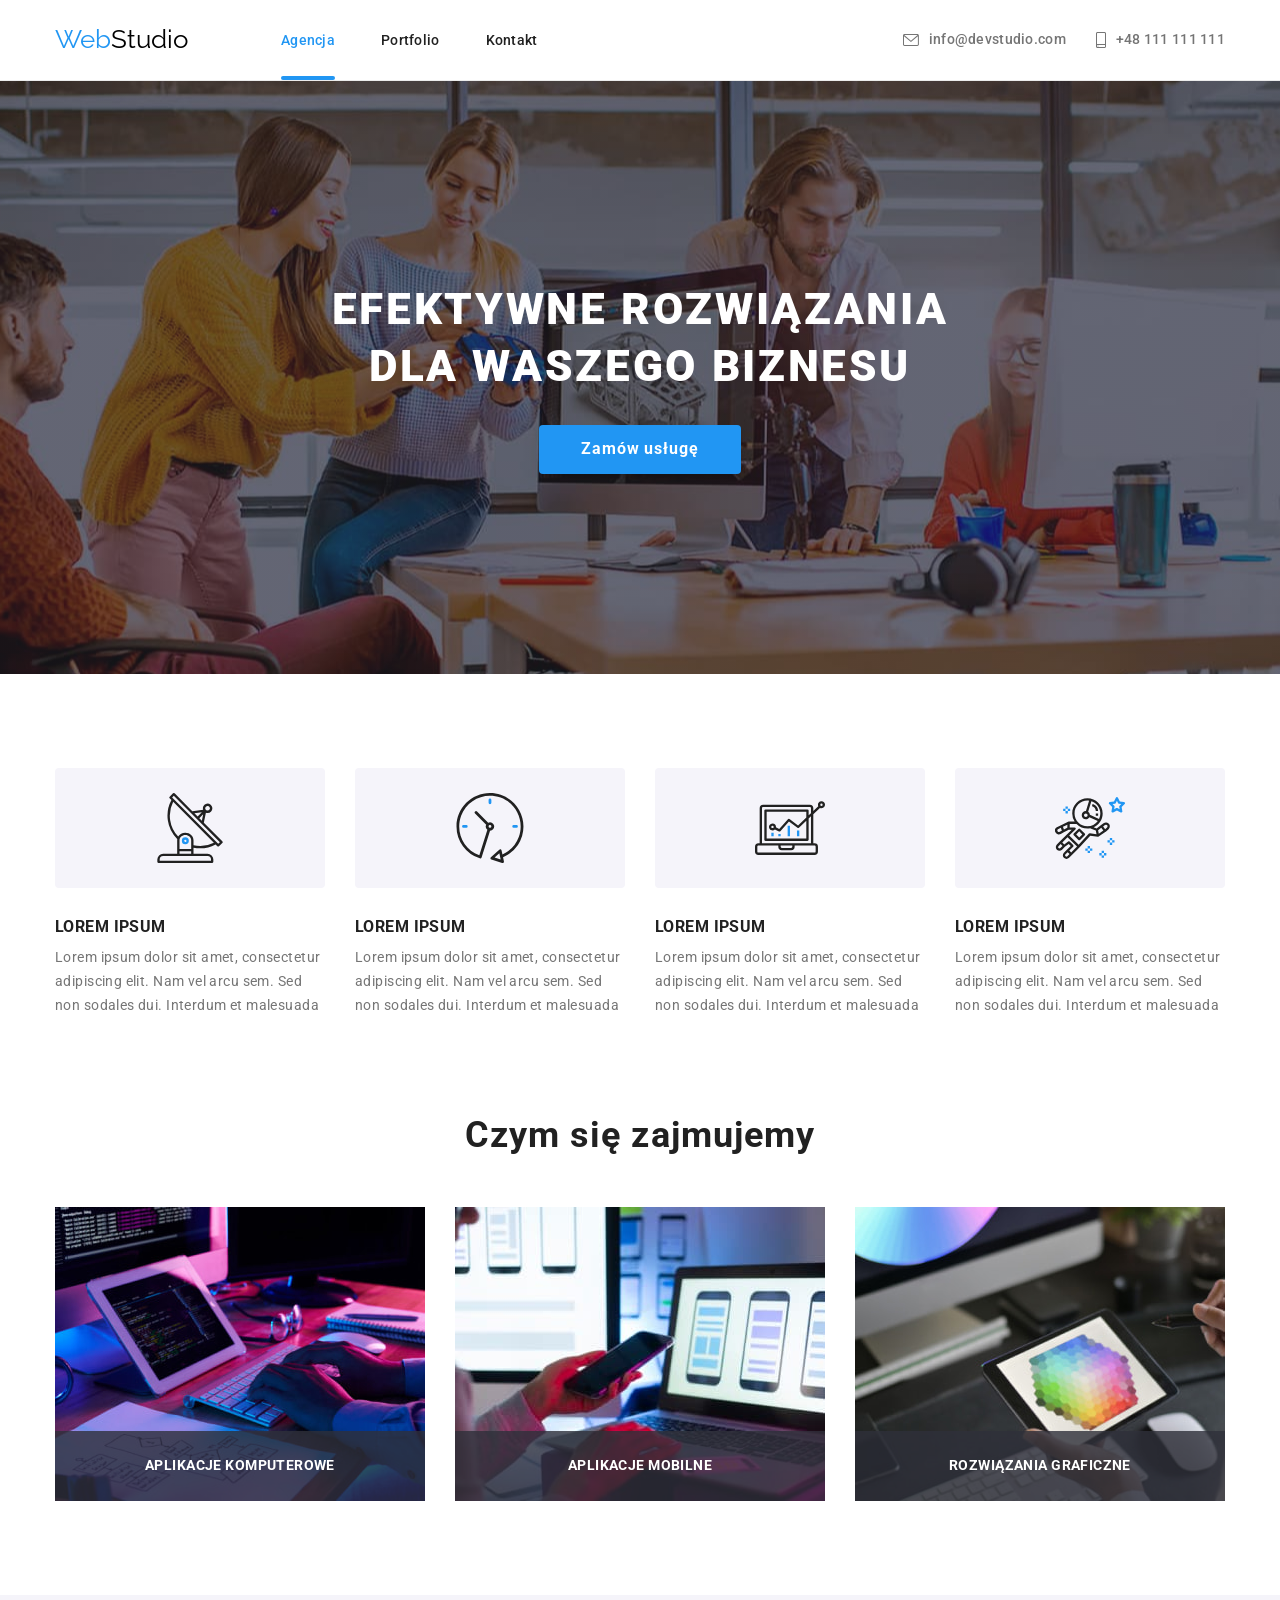
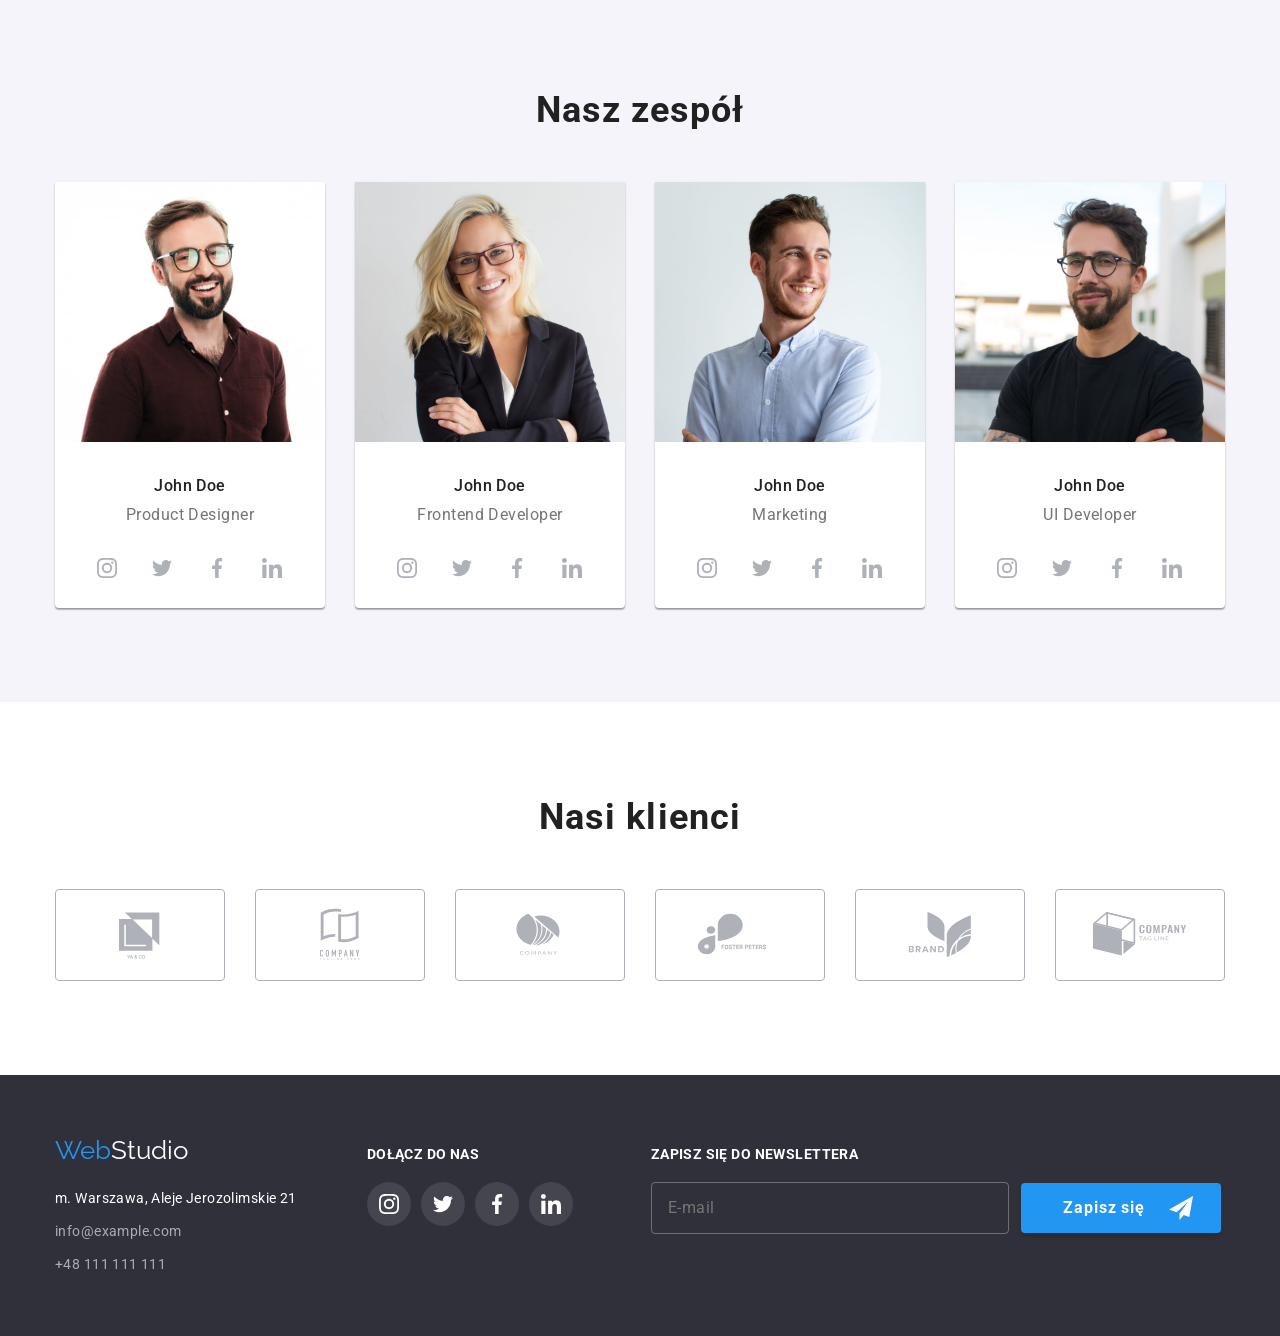
==== index.html @ ff55ad1f "changes in newsletter styling" ====
<!DOCTYPE html>
<html lang="pl">
  <head>
    <meta charset="utf-8" />
    <link
      rel="stylesheet"
      href="https://cdnjs.cloudflare.com/ajax/libs/modern-normalize/1.1.0/modern-normalize.min.css"
    />
    <link
      href="https://fonts.googleapis.com/css2?family=Raleway:wght@700&family=Roboto:wght@400;500;700;900&display=swap"
      rel="stylesheet"
    />
    <link rel="stylesheet" href="./css/styles.css" />
    <title>WebStudio - agencja interaktywna</title>
  </head>
  <body>
    <header class="page-header">
      <div class="container page-nav">
        <a href="./" class="logo"><span class="logo-blue">Web</span>Studio</a>
        <nav>
          <ul class="nav-links">
            <li><a class="is-active" href="./">Agencja</a></li>
            <li><a href="./portfolio.html">Portfolio</a></li>
            <li><a href="">Kontakt</a></li>
          </ul>
        </nav>
        <ul class="nav-links contact-links">
          <li>
            <a href="mailto:info@devstudio.com">
              <svg width="16" height="12">
                <use href="./images/icons.svg#icon-envelope"></use>
              </svg>
              info@devstudio.com
            </a>
          </li>
          <li>
            <a href="tel:+48111111111">
              <svg width="10" height="16">
                <use href="./images/icons.svg#icon-smartphone"></use>
              </svg>
              +48 111 111 111
            </a>
          </li>
        </ul>
      </div>
    </header>
    <!--hero content-->
    <main>
      <section class="hero-content section">
        <div class="container">
          <h1>
            Efektywne rozwiązania<br />
            dla waszego biznesu
          </h1>
          <button type="button" class="hero-button" data-modal-open>Zamów usługę</button>
        </div>
      </section>
      <!--examples content-->
      <section class="examples-content section">
        <div class="container">
          <ul class="examples-cards">
            <li>
              <div class="examples-icons-bg">
                <svg class="examples-icons" width="70" height="70">
                  <use href="images/icons.svg#icon-antenna"></use>
                </svg>
              </div>
              <h3>Lorem ipsum</h3>
              <p>
                Lorem ipsum dolor sit amet, consectetur adipiscing elit. Nam vel arcu sem. Sed non sodales dui. Interdum
                et malesuada
              </p>
            </li>
            <li>
              <div class="examples-icons-bg">
                <svg class="examples-icons" width="70" height="70">
                  <use href="images/icons.svg#icon-clock"></use>
                </svg>
              </div>
              <h3>Lorem ipsum</h3>
              <p>
                Lorem ipsum dolor sit amet, consectetur adipiscing elit. Nam vel arcu sem. Sed non sodales dui. Interdum
                et malesuada
              </p>
            </li>
            <li>
              <div class="examples-icons-bg">
                <svg class="examples-icons" width="70" height="70">
                  <use href="images/icons.svg#icon-diagram"></use>
                </svg>
              </div>
              <h3>Lorem ipsum</h3>
              <p>
                Lorem ipsum dolor sit amet, consectetur adipiscing elit. Nam vel arcu sem. Sed non sodales dui. Interdum
                et malesuada
              </p>
            </li>
            <li>
              <div class="examples-icons-bg">
                <svg class="examples-icons" width="70" height="70">
                  <use href="images/icons.svg#icon-astronaut"></use>
                </svg>
              </div>
              <h3>Lorem ipsum</h3>
              <p>
                Lorem ipsum dolor sit amet, consectetur adipiscing elit. Nam vel arcu sem. Sed non sodales dui. Interdum
                et malesuada
              </p>
            </li>
          </ul>
          <h2>Czym się zajmujemy</h2>
          <ul class="examples-info-cards">
            <li>
              <figure>
                <img
                  src="./images/box-1.jpg"
                  alt="Schemat blokowy na kartce papieru, dłonie na klawiaturze, tablet i monitor"
                  width="370"
                  height="294"
                />
                <figcaption>
                  <p class="examples-info-text">Aplikacje komputerowe</p>
                </figcaption>
              </figure>
            </li>
            <li>
              <figure>
                <img
                  src="./images/box-2.jpg"
                  alt="Dłonie trzymają smartfon i dotykają laptopa"
                  width="370"
                  height="294"
                />
                <figcaption>
                  <p class="examples-info-text">Aplikacje mobilne</p>
                </figcaption>
              </figure>
            </li>
            <li>
              <figure>
                <img
                  src="./images/box-3.jpg"
                  alt="Dłonie trzymają tablet i rysik, w tle iMac"
                  width="370"
                  height="294"
                />
                <figcaption>
                  <p class="examples-info-text">Rozwiązania graficzne</p>
                </figcaption>
              </figure>
            </li>
          </ul>
        </div>
      </section>
      <!--team content-->
      <section class="team-content section">
        <div class="container">
          <h2>Nasz zespół</h2>
          <ul class="team-cards">
            <li>
              <figure>
                <img src="images/product.jpg" alt="Osoba zajmująca się tworzeniem produktów" width="270" height="260" />
                <figcaption>
                  <span class="team-name">John Doe</span>
                  <br />
                  <span class="team-descr">Product Designer</span>
                </figcaption>
              </figure>
              <ul class="team-social">
                <li>
                  <a href="#">
                    <svg width="20" height="20">
                      <use href="./images/icons.svg#icon-instagram"></use>
                    </svg>
                  </a>
                </li>
                <li>
                  <a href="#">
                    <svg width="20" height="20">
                      <use href="./images/icons.svg#icon-twitter"></use>
                    </svg>
                  </a>
                </li>
                <li>
                  <a href="#">
                    <svg width="20" height="20">
                      <use href="./images/icons.svg#icon-facebook"></use>
                    </svg>
                  </a>
                </li>
                <li>
                  <a href="#">
                    <svg width="20" height="20">
                      <use href="./images/icons.svg#icon-linkedin"></use>
                    </svg>
                  </a>
                </li>
              </ul>
            </li>
            <li>
              <figure>
                <img src="images/frontend.jpg" alt="Osoba zajmująca się frontendem" width="270" height="260" />
                <figcaption>
                  <span class="team-name">John Doe</span>
                  <br />
                  <span class="team-descr">Frontend Developer</span>
                </figcaption>
              </figure>
              <ul class="team-social">
                <li>
                  <a href="#">
                    <svg width="20" height="20">
                      <use href="./images/icons.svg#icon-instagram"></use>
                    </svg>
                  </a>
                </li>
                <li>
                  <a href="#">
                    <svg width="20" height="20">
                      <use href="./images/icons.svg#icon-twitter"></use>
                    </svg>
                  </a>
                </li>
                <li>
                  <a href="#">
                    <svg width="20" height="20">
                      <use href="./images/icons.svg#icon-facebook"></use>
                    </svg>
                  </a>
                </li>
                <li>
                  <a href="#">
                    <svg width="20" height="20">
                      <use href="./images/icons.svg#icon-linkedin"></use>
                    </svg>
                  </a>
                </li>
              </ul>
            </li>
            <li>
              <figure>
                <img src="images/marketing.jpg" alt="Osoba zajmująca się marketingiem" width="270" height="260" />
                <figcaption>
                  <span class="team-name">John Doe</span>
                  <br />
                  <span class="team-descr">Marketing</span>
                </figcaption>
              </figure>
              <ul class="team-social">
                <li>
                  <a href="#">
                    <svg width="20" height="20">
                      <use href="./images/icons.svg#icon-instagram"></use>
                    </svg>
                  </a>
                </li>
                <li>
                  <a href="#">
                    <svg width="20" height="20">
                      <use href="./images/icons.svg#icon-twitter"></use>
                    </svg>
                  </a>
                </li>
                <li>
                  <a href="#">
                    <svg width="20" height="20">
                      <use href="./images/icons.svg#icon-facebook"></use>
                    </svg>
                  </a>
                </li>
                <li>
                  <a href="#">
                    <svg width="20" height="20">
                      <use href="./images/icons.svg#icon-linkedin"></use>
                    </svg>
                  </a>
                </li>
              </ul>
            </li>
            <li>
              <figure>
                <img src="images/ui.jpg" alt="Osoba zajmująca się interfejsem" width="270" height="260" />
                <figcaption>
                  <span class="team-name">John Doe</span>
                  <br />
                  <span class="team-descr">UI Developer</span>
                </figcaption>
              </figure>
              <ul class="team-social">
                <li>
                  <a href="#">
                    <svg width="20" height="20">
                      <use href="./images/icons.svg#icon-instagram"></use>
                    </svg>
                  </a>
                </li>
                <li>
                  <a href="#">
                    <svg width="20" height="20">
                      <use href="./images/icons.svg#icon-twitter"></use>
                    </svg>
                  </a>
                </li>
                <li>
                  <a href="#">
                    <svg width="20" height="20">
                      <use href="./images/icons.svg#icon-facebook"></use>
                    </svg>
                  </a>
                </li>
                <li>
                  <a href="#">
                    <svg width="20" height="20">
                      <use href="./images/icons.svg#icon-linkedin"></use>
                    </svg>
                  </a>
                </li>
              </ul>
            </li>
          </ul>
        </div>
      </section>
      <!--client content-->
      <section class="client-content section">
        <div class="container">
          <h2>Nasi klienci</h2>
          <ul class="client-cards">
            <li>
              <a href="#">
                <svg class="client-logo" width="106" height="60">
                  <use href="images/icons.svg#icon-client-1"></use>
                </svg>
              </a>
            </li>
            <li>
              <a href="#">
                <svg class="client-logo" width="106" height="60">
                  <use href="images/icons.svg#icon-client-2"></use>
                </svg>
              </a>
            </li>
            <li>
              <a href="#">
                <svg class="client-logo" width="106" height="60">
                  <use href="images/icons.svg#icon-client-3"></use>
                </svg>
              </a>
            </li>
            <li>
              <a href="#">
                <svg class="client-logo" width="106" height="60">
                  <use href="images/icons.svg#icon-client-4"></use>
                </svg>
              </a>
            </li>
            <li>
              <a href="#">
                <svg class="client-logo" width="106" height="60">
                  <use href="images/icons.svg#icon-client-5"></use>
                </svg>
              </a>
            </li>
            <li>
              <a href="#">
                <svg class="client-logo" width="106" height="60">
                  <use href="images/icons.svg#icon-client-6"></use>
                </svg>
              </a>
            </li>
          </ul>
        </div>
      </section>
    </main>
    <footer>
      <div class="footer container">
        <div class="footer-address">
          <a href="/" class="logo logo-white"> <span class="logo-blue">Web</span>Studio </a>
          <address>
            <p>m. Warszawa, Aleje Jerozolimskie 21</p>
            <p><a href="mailto:info@example.com">info@example.com</a></p>
            <p><a href="tel:+48111111111">+48 111 111 111</a></p>
          </address>
        </div>
        <div class="footer-social">
          <h4>Dołącz do nas</h4>
          <ul class="footer-social-icons">
            <li>
              <a href="#">
                <svg class="footer-social-icon" width="20" height="20">
                  <use href="./images/icons.svg#icon-instagram"></use>
                </svg>
              </a>
            </li>
            <li>
              <a href="#">
                <svg class="footer-social-icon" width="20" height="20">
                  <use href="./images/icons.svg#icon-twitter"></use>
                </svg>
              </a>
            </li>
            <li>
              <a href="#">
                <svg class="footer-social-icon" width="20" height="20">
                  <use href="./images/icons.svg#icon-facebook"></use>
                </svg>
              </a>
            </li>
            <li>
              <a href="#">
                <svg class="footer-social-icon" width="20" height="20">
                  <use href="./images/icons.svg#icon-linkedin"></use>
                </svg>
              </a>
            </li>
          </ul>
        </div>
        <div class="footer-newsletter">
          <h4>Zapisz się do newslettera</h4>
          <form name="newsletter" autocomplete="on">
            <label>
              <input type="email" name="newsletter-email" placeholder="E-mail" required />
            </label>
            <button type="submit">
              Zapisz się
              <svg width="24" height="24">
                <use href="./images/icons.svg#icon-send"></use>
              </svg>
            </button>
          </form>
        </div>
      </div>
    </footer>

    <div class="backdrop is-hidden" data-modal>
      <div class="modal">
        <button type="button" class="close-btn" data-modal-close>
          <svg width="18" height="18">
            <use href="./images/icons.svg#icon-close"></use>
          </svg>
        </button>
        <h3 class="modal-title">Zostaw swoje dane w formularzu poniżej</h3>
        <form name="modal-form">
          <label class="modal-form-item">
            Imię
            <input type="text" name="username" required />
            <svg width="18" height="18">
              <use href="./images/icons.svg#icon-person"></use>
            </svg>
          </label>
          <label class="modal-form-item">
            Telefon
            <input type="tel" name="phone" required />
            <svg width="18" height="18">
              <use href="./images/icons.svg#icon-phone"></use>
            </svg>
          </label>
          <label class="modal-form-item">
            E-mail
            <input type="email" name="email" required />
            <svg width="18" height="18">
              <use href="./images/icons.svg#icon-email"></use>
            </svg>
          </label>
          <label class="modal-form-item">
            Komentarz
            <textarea name="feedback" rows="7" placeholder="Wprowadź tekst"></textarea>
          </label>
          <label class="modal-form-checkbox">
            <input type="checkbox" name="checkbox" value="agree" />
            <svg width="16" height="15">
              <use href="./images/icons.svg#icon-check"></use>
            </svg>
            <span>Oświadczam iż akceptuję <a href="#">Regulamin</a> i <a href="#">Politykę Prywatności</a>.</span>
          </label>
          <button type="submit" class="modal-form-button">Wyślij</button>
        </form>
      </div>
    </div>

    <script src="./js/modal.js"></script>
  </body>
</html>
---- css/styles.css ----
* {
  box-sizing: border-box;
  margin: 0;
  padding: 0;
}

:root {
  --white-color: #fff;
  --team-color: #f5f4fa;
  --black-color: #000;
  --brand-color: #212121;
  --link-color: #2196f3;
  --contact-color: #757575;
  --icons-color: #afb1b8;
  --border-color: #eee;
  --portfolio-box-color: rgba(33, 150, 243, 0.9);
  --boxed-color: rgba(47, 48, 58, 0.8);
  --footer-contact-color: rgba(255, 255, 255, 0.6);
  --bg-color: #2f303a;
  --border-radius: 4px;
  --cubic-bezier: cubic-bezier(0.4, 0, 0.2, 1);
  --box-shadow: 0px 4px 4px rgba(0, 0, 0, 0.15);
  --box-shadow2: 0px 1px 3px rgba(0, 0, 0, 0.12), 0px 1px 1px rgba(0, 0, 0, 0.14), 0px 2px 1px rgba(0, 0, 0, 0.2);
}

body {
  font-family: 'Roboto', sans-serif;
  color: var(--brand-color);
}

ul {
  list-style: none;
}

img,
svg {
  display: block;
}

.container {
  max-width: 1200px;
  margin: 0 auto;
  padding: 0 15px;
}

.section {
  padding: 94px 0;
}

.page-header {
  border-bottom: 1px solid #ececec;
}

.logo {
  font-family: 'Raleway', sans-serif;
  font-size: 26px;
  text-decoration: none;
  line-height: 1.2;
  color: var(--black-color);
}

.logo-white {
  color: var(--white-color);
}

.page-nav {
  display: flex;
  align-items: center;
  justify-content: space-between;
}

.page-nav nav {
  margin-left: 93px;
  flex-grow: 1;
}

.nav-links {
  display: flex;
}

.nav-links li:not(:last-child) {
  margin-right: 46px;
}

.nav-links li a {
  padding: 32px 0;
  color: var(--brand-color);
  font-weight: 500;
  font-size: 14px;
  letter-spacing: 0.02em;
  line-height: 1.1;
  text-decoration: none;
}

.nav-links .is-active {
  position: relative;
  color: var(--link-color);
}

.nav-links .is-active::after {
  position: absolute;
  content: '';
  bottom: 0;
  left: 0;
  width: 100%;
  height: 4px;
  background-color: currentColor;
  border-radius: 2px;
}

.contact-links li a {
  display: flex;
  align-items: center;
  color: var(--contact-color);
}

.contact-links li:not(:last-child) {
  margin-right: 30px;
}

.contact-links li a svg {
  margin-right: 10px;
  fill: currentColor;
}

.logo .logo-blue {
  color: var(--link-color);
}

.nav-links li a:hover,
.nav-links li a:focus,
.contact-links li a:hover,
.contact-links li a:focus {
  color: var(--link-color);
  transition: color 250ms var(--cubic-bezier);
}

.hero-content {
  background-image: linear-gradient(rgba(47, 48, 58, 0.4), rgba(47, 48, 58, 0.4)), url('../images/hero-bg.jpg');
  background-repeat: no-repeat;
  background-position: center;
  background-size: auto auto;
}

.hero-content .container {
  padding-top: 106px;
  padding-bottom: 106px;
}

.hero-content h1 {
  text-align: center;
  text-transform: uppercase;
  font-weight: 900;
  font-size: 44px;
  line-height: 1.3;
  letter-spacing: 0.06em;
  color: var(--white-color);
  margin-bottom: 30px;
}

.hero-button,
.modal-form-button {
  display: block;
  margin: 0 auto;
  border: 0;
  text-align: center;
  box-shadow: var(--box-shadow);
  border-radius: var(--border-radius);
  letter-spacing: 0.06em;
  font-weight: 700;
  font-size: 16px;
  line-height: 1.8;
  padding: 10px 42px;
  background-color: var(--link-color);
  color: var(--white-color);
  cursor: pointer;
}

.examples-content {
  font-size: 14px;
  letter-spacing: 0.03em;
}

.examples-cards,
.examples-info-cards,
.portfolio,
.team-cards,
.client-cards {
  display: flex;
  flex-wrap: wrap;
  gap: 30px;
}

.examples-cards li,
.team-cards li {
  flex-basis: calc((100% - 90px) / 4);
}

.examples-info-cards li,
.portfolio li {
  flex-basis: calc((100% - 60px) / 3);
}

.examples-cards li h3 {
  font-weight: 700;
  line-height: 1.1;
  text-transform: uppercase;
  color: var(--brand-color);
}

.examples-cards .examples-icons-bg {
  background-color: var(--team-color);
  padding: 25px 100px;
  margin-bottom: 30px;
  border-radius: var(--border-radius);
}

.examples-cards li p {
  margin: 10px 0 96px;
  font-weight: 400;
  line-height: 1.7;
  color: var(--contact-color);
}

.examples-info-cards figure {
  position: relative;
}

.examples-info-cards figcaption {
  position: absolute;
  bottom: 0;
  background-color: var(--boxed-color);
  width: 100%;
}

.examples-info-cards .examples-info-text {
  padding: 27px 0;
  color: var(--white-color);
  font-weight: 700;
  font-size: 14px;
  line-height: 1.1;
  text-align: center;
  letter-spacing: 0.03em;
  text-transform: uppercase;
}

.examples-content h2,
.team-content h2,
.client-content h2 {
  margin-bottom: 50px;
  font-weight: 700;
  font-size: 36px;
  line-height: 1.2;
  text-align: center;
  letter-spacing: 0.03em;
  color: var(--brand-color);
}

.team-content {
  background-color: var(--team-color);
}

footer,
.hero-content {
  background-color: var(--bg-color);
}

.team-cards > li {
  background-color: var(--white-color);
  box-shadow: var(--box-shadow2);
  border-radius: 0px 0px 4px 4px;
}

.team-cards figcaption {
  margin: 30px 0 16px;
  font-size: 16px;
  line-height: 1.8;
  letter-spacing: 0.03em;
  text-align: center;
}

.team-cards .team-name {
  font-weight: 500;
  color: var(--brand-color);
}

.team-cards .team-descr {
  color: var(--contact-color);
}

.team-content .team-social {
  display: flex;
  align-items: center;
  justify-content: center;
  margin-bottom: 18px;
}

.team-social li:not(:last-child),
.footer-social-icons li:not(:last-child) {
  margin-right: 10px;
}

.team-social li a,
.footer-social .footer-social-icons li a {
  display: inline-flex;
  padding: 12px;
}

.team-social li a {
  color: var(--icons-color);
  fill: currentColor;
}

.team-social li a:hover,
.team-social li a:focus {
  color: var(--white-color);
  background-color: var(--link-color);
  border-radius: 50%;
  transition: color 250ms var(--cubic-bezier), background-color 250ms var(--cubic-bezier);
}

.client-cards li {
  flex-basis: calc((100% - 150px) / 6);
}

.client-cards li a {
  display: flex;
  align-items: center;
  justify-content: center;
  border: 1px solid var(--icons-color);
  border-radius: var(--border-radius);
  padding: 15px 0;
  fill: var(--icons-color);
}

.client-cards li a:hover,
.client-cards li a:focus {
  border-color: var(--link-color);
  fill: var(--link-color);
  transition: border-color 250ms var(--cubic-bezier), fill 250ms var(--cubic-bezier);
}

footer {
  padding: 60px 0;
}

.footer,
.footer-social-icons {
  display: flex;
  justify-content: flex-start;
}

.footer-address {
  margin-right: 70px;
}

.footer-address p {
  font-style: normal;
  font-size: 14px;
  line-height: 24px;
  letter-spacing: 0.03em;
}

.footer-address p:not(:first-child) {
  margin-top: 9px;
}

.footer-address p:first-child {
  color: var(--white-color);
}

.footer-address address {
  margin-top: 20px;
}

.footer-address p a {
  text-decoration: none;
  color: var(--footer-contact-color);
}

.footer-address p a:hover,
.footer-address p a:focus {
  background-color: var(--link-color);
  transition: background-color 250ms var(--cubic-bezier);
}

.footer-social,
.footer-newsletter {
  margin-top: 12px;
}

.footer-social {
  margin-right: 78px;
}

.footer h4 {
  margin-bottom: 20px;
  color: var(--white-color);
  font-weight: 700;
  font-size: 14px;
  line-height: 1.1;
  letter-spacing: 0.03em;
  text-transform: uppercase;
}

.footer-social .footer-social-icons li a {
  fill: var(--white-color);
  border-radius: 50%;
  background-color: rgba(255, 255, 255, 0.1);
}

.footer-social .footer-social-icons li a:hover,
.footer-social .footer-social-icons li a:focus {
  background-color: var(--link-color);
  transition: background-color 250ms var(--cubic-bezier);
}

.portfolio-buttons {
  margin-bottom: 50px;
}

.portfolio-buttons-list,
form[name='newsletter'],
form[name='newsletter'] button {
  display: flex;
  justify-content: center;
  align-items: center;
}

.portfolio-buttons-list > li:not(:last-child) {
  margin-right: 8px;
}

.portfolio-buttons-list button {
  border: 0;
  border-radius: var(--border-radius);
  background-color: var(--team-color);
  color: inherit;
  font-weight: 500;
  font-size: 16px;
  line-height: 1.6;
  text-align: center;
  letter-spacing: 0.03em;
  padding: 6px 22px;
  cursor: pointer;
}

.portfolio-buttons-list button:focus,
.portfolio-buttons-list button:hover {
  box-shadow: 0px 3px 1px rgba(0, 0, 0, 0.1), 0px 1px 2px rgba(0, 0, 0, 0.08), 0px 2px 2px rgba(0, 0, 0, 0.12);
  background-color: var(--link-color);
  color: var(--white-color);
  transition: color 250ms var(--cubic-bezier), background-color 250ms var(--cubic-bezier),
    box-shadow 250ms var(--cubic-bezier);
}

.portfolio-item:hover {
  box-shadow: 0px 1px 1px rgba(0, 0, 0, 0.12), 0px 4px 4px rgba(0, 0, 0, 0.06), 1px 4px 6px rgba(0, 0, 0, 0.16);
  transition: box-shadow 250ms var(--cubic-bezier);
}

.portfolio figcaption {
  border-bottom: 1px solid var(--border-color);
  border-right: 1px solid var(--border-color);
  border-left: 1px solid var(--border-color);
  padding: 20px 24px;
}

.portfolio-item-name {
  font-weight: 700;
  font-size: 18px;
  line-height: 2;
  letter-spacing: 0.06em;
  color: var(--brand-color);
}

.portfolio-item-spec {
  font-weight: 400;
  font-size: 16px;
  line-height: 1.8;
  letter-spacing: 0.03em;
  color: var(--contact-color);
}

.portfolio-box {
  position: relative;
  overflow: hidden;
}

.portfolio-overlay {
  position: absolute;
  top: 0;
  left: 0;
  width: 100%;
  height: 100%;
  padding: 49px 45px 49px 24px;
  transform: translateY(100%);
  transition: transform 250ms var(--cubic-bezier);
  background-color: var(--portfolio-box-color);
}

.portfolio-overlay p {
  font-weight: 400;
  font-size: 18px;
  line-height: 1.55;
  letter-spacing: 0.03em;
  color: var(--white-color);
}

.portfolio-item:hover .portfolio-overlay {
  transform: translateY(0);
}

.backdrop {
  position: fixed;
  top: 0;
  left: 0;
  width: 100%;
  height: 100%;
  background-color: rgba(0, 0, 0, 0.2);
  opacity: 1;
  transition: opacity 350ms var(--cubic-bezier);
}

.is-hidden {
  visibility: hidden;
  opacity: 0;
  pointer-events: none;
}

.is-hidden .modal {
  transform: translate(-50%, -50%) scale(0.25);
}

.modal {
  position: absolute;
  top: 50%;
  left: 50%;
  padding: 40px;
  min-width: 528px;
  min-height: 581px;
  visibility: visible;
  background-color: var(--white-color);
  box-shadow: var(--box-shadow2);
  border-radius: 4px;
  transform: translate(-50%, -50%) scale(1);
  transition: transform 350ms var(--cubic-bezier);
}

.close-btn {
  position: absolute;
  top: 8px;
  right: 8px;
  padding: 6px;
  border: 1px solid rgba(0, 0, 0, 0.1);
  border-radius: 50%;
  background-color: var(--white-color);
  color: var(--black-color);
  cursor: pointer;
}

.close-btn:hover {
  fill: var(--link-color);
  transition: fill 250ms var(--cubic-bezier);
}

form[name='newsletter'] {
  gap: 12px;
}

form[name='newsletter'] input {
  border: 1px solid rgba(255, 255, 255, 0.3);
  border-radius: var(--border-radius);
  background-color: transparent;
  outline: none;
  padding: 15px 16px;
  min-width: 358px;
  font-size: 16px;
  line-height: 1.25;
  letter-spacing: 0.03em;
  color: var(--footer-contact-color);
}

form[name='newsletter'] button {
  gap: 24px;
  background-color: var(--link-color);
  color: var(--white-color);
  fill: currentColor;
  font-weight: 700;
  font-size: 16px;
  line-height: 1.875;
  letter-spacing: 0.06em;
  padding: 10px 28px 10px 42px;
  border: 0;
  border-radius: var(--border-radius);
  box-shadow: var(--box-shadow);
}

.modal-title {
  font-weight: 700;
  font-size: 20px;
  line-height: 1.15;
  text-align: center;
  letter-spacing: 0.03em;
  margin-bottom: 12px;
}

form[name='modal-form'] {
  display: flex;
  flex-direction: column;
  gap: 10px;
}

.modal-form-item {
  color: var(--contact-color);
  font-size: 12px;
  line-height: 1.16;
  letter-spacing: 0.01em;
  display: flex;
  flex-direction: column;
  position: relative;
  gap: 4px;
}

.modal-form-item input {
  border: 1px solid rgba(33, 33, 33, 0.2);
  border-radius: var(--border-radius);
  padding-left: 42px;
  height: 40px;
}

.modal-form-item svg {
  position: absolute;
  top: 28px;
  left: 14px;
}

.modal-form-item textarea {
  border: 1px solid rgba(33, 33, 33, 0.2);
  border-radius: var(--border-radius);
  padding: 12px 16px;
  font-size: 12px;
  line-height: 1.16;
  letter-spacing: 0.01em;
  color: rgba(117, 117, 117, 0.5);
}

.modal-form-item textarea::placeholder {
  color: currentColor;
}

.modal-form-checkbox {
  display: inline-flex;
  align-items: center;
  justify-content: center;
  gap: 7px;
  position: relative;
  margin-top: 10px;
  margin-bottom: 30px;
}

.modal-form-checkbox input {
  -moz-appearance: none;
  -webkit-appearance: none;
  appearance: none;
  width: 16px;
  height: 15px;
  position: absolute;
  left: 15px;
  background-color: var(--white-color);
  border: 2px solid var(--brand-color);
  border-radius: 2px;
}

.modal-form-checkbox input:checked {
  opacity: 0;
}

.modal-form-checkbox span {
  font-size: 14px;
  line-height: 1.5;
  letter-spacing: 0.03em;
  color: var(--contact-color);
}

.modal-form-checkbox span a {
  color: var(--link-color);
}

.modal-form-button {
  padding: 10px 76px;
}
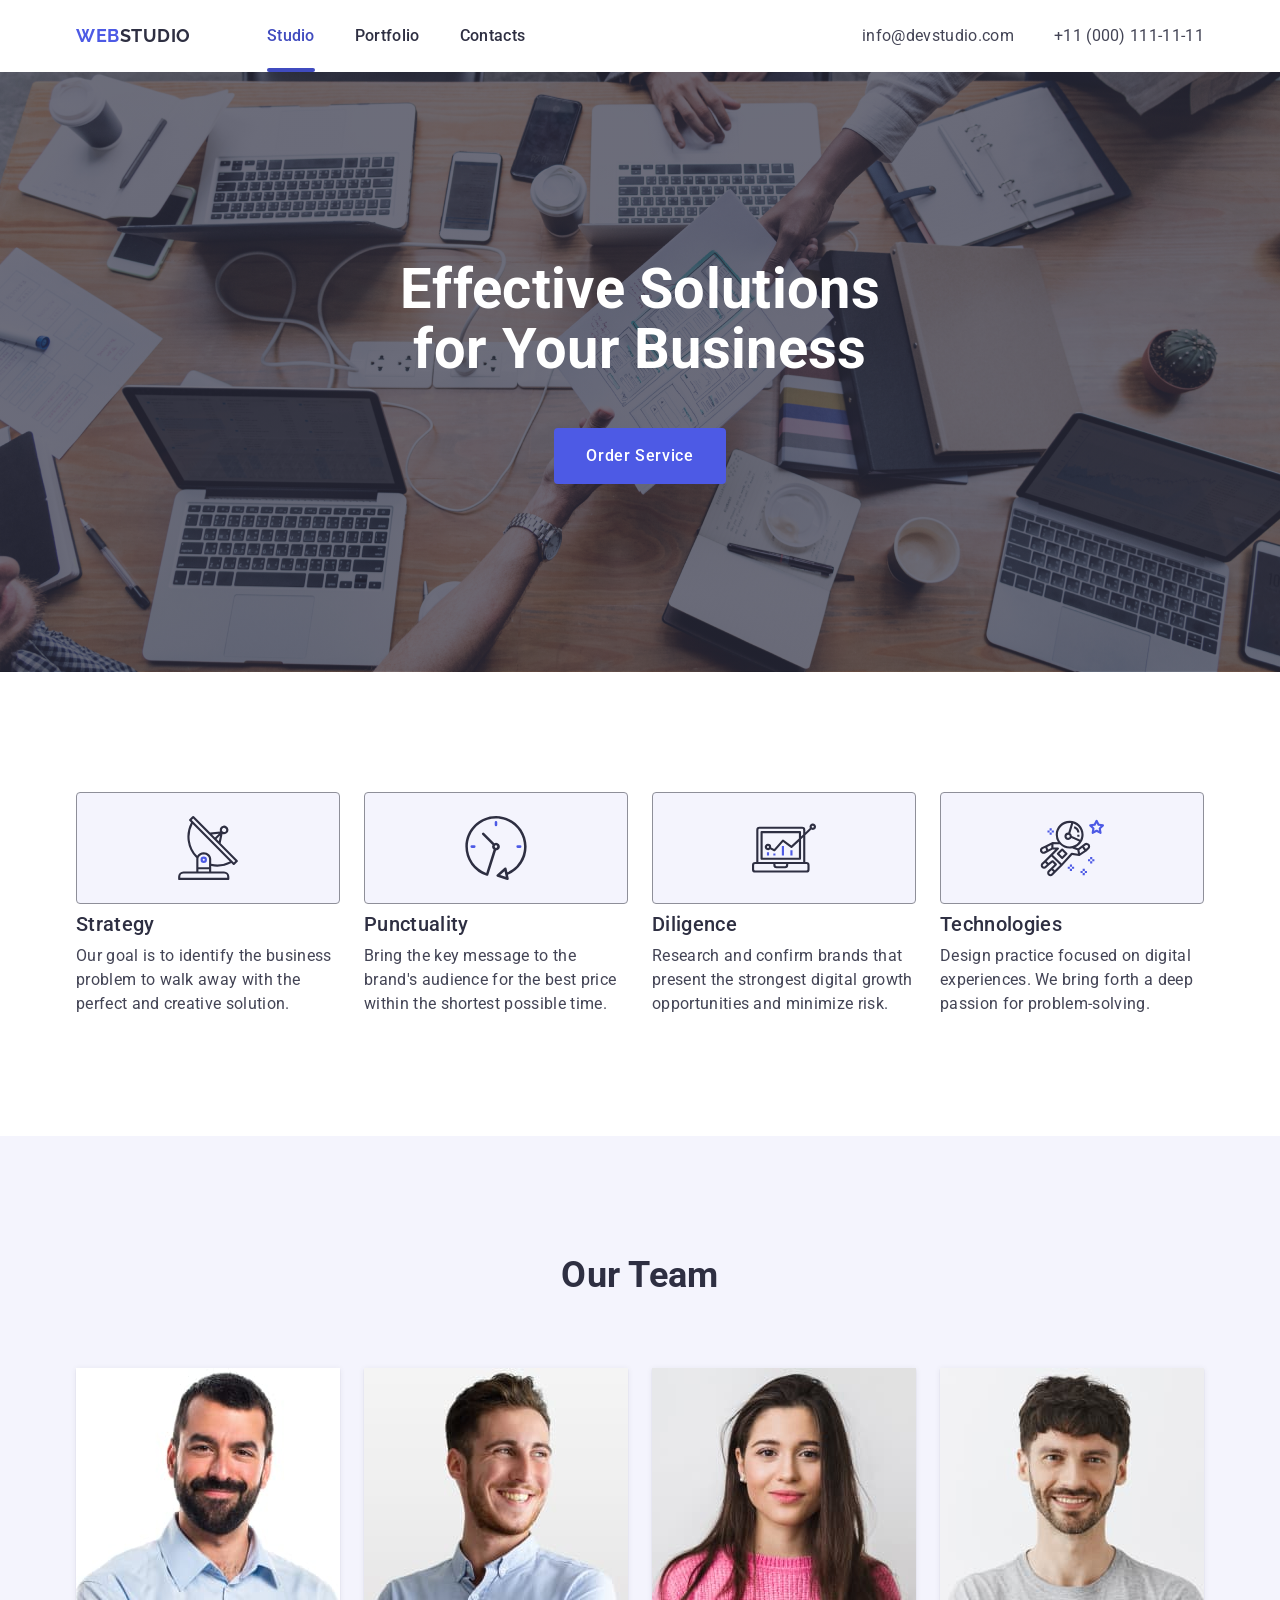
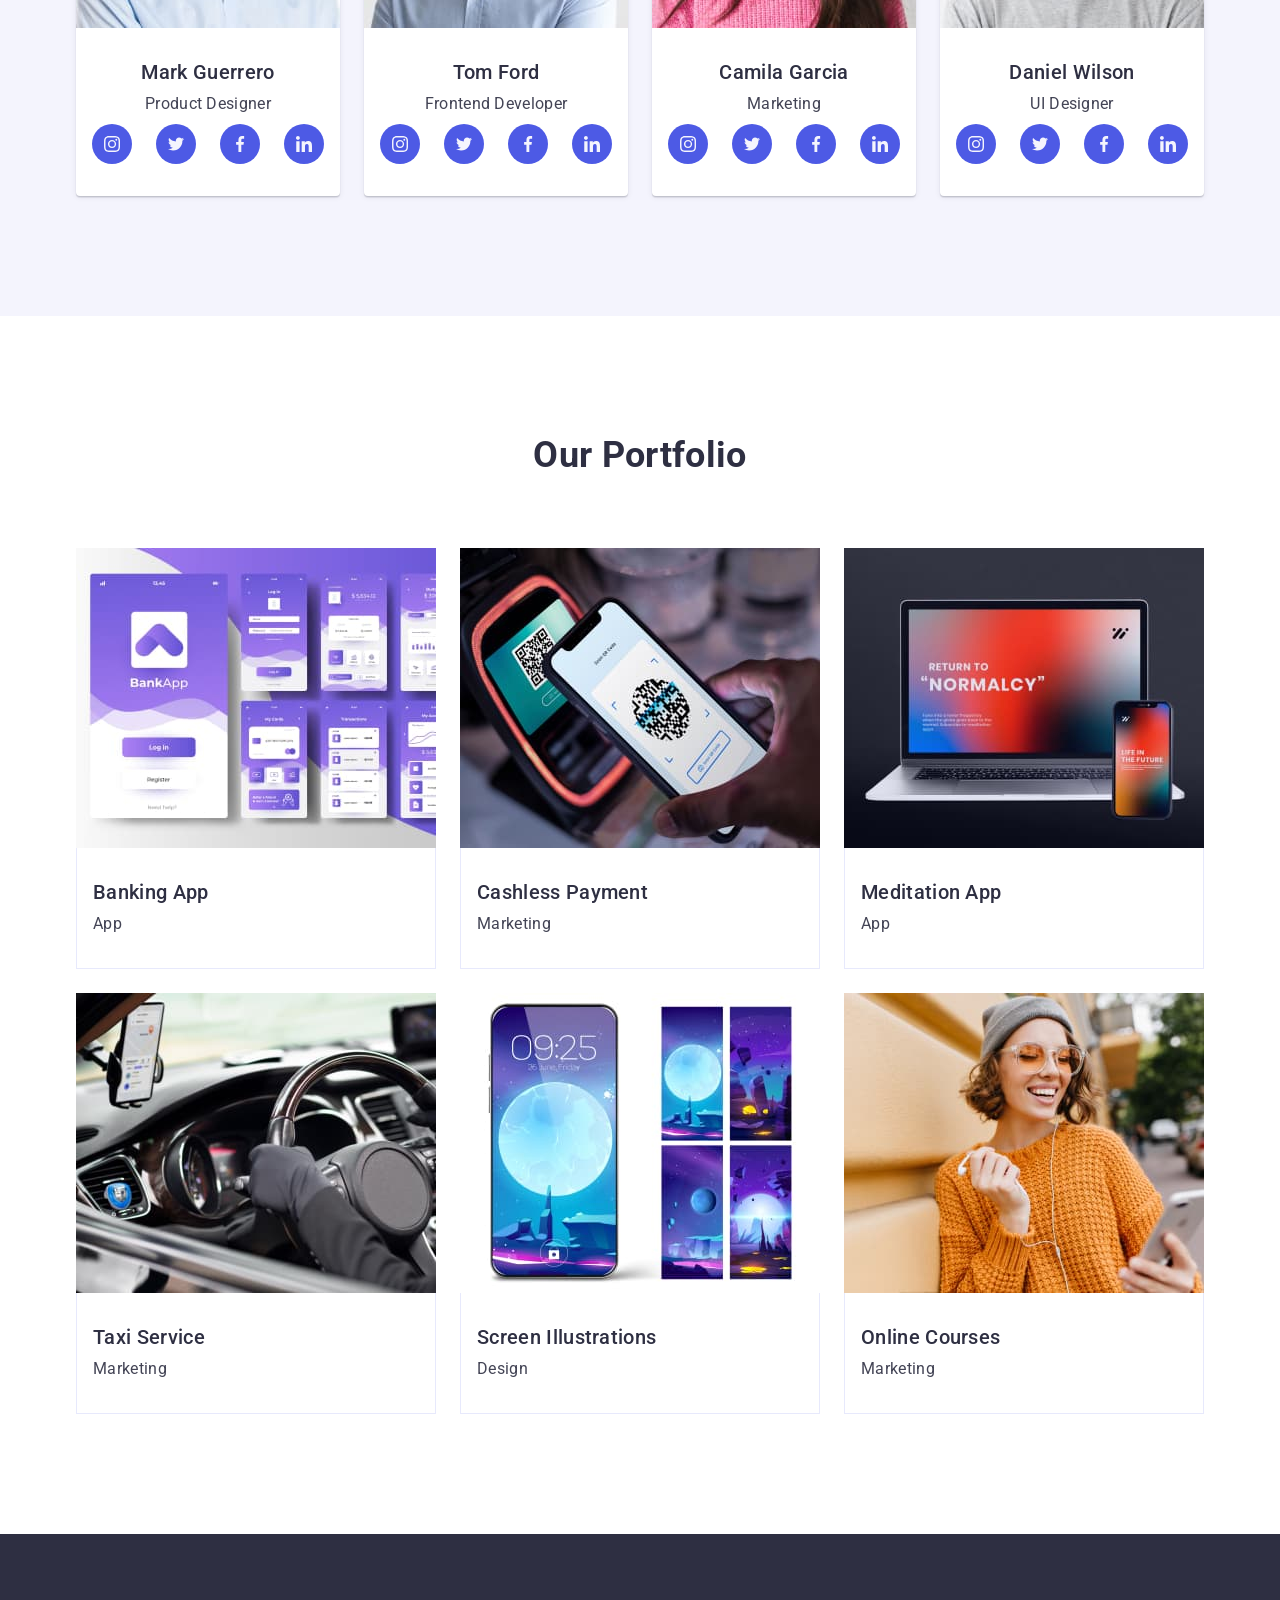
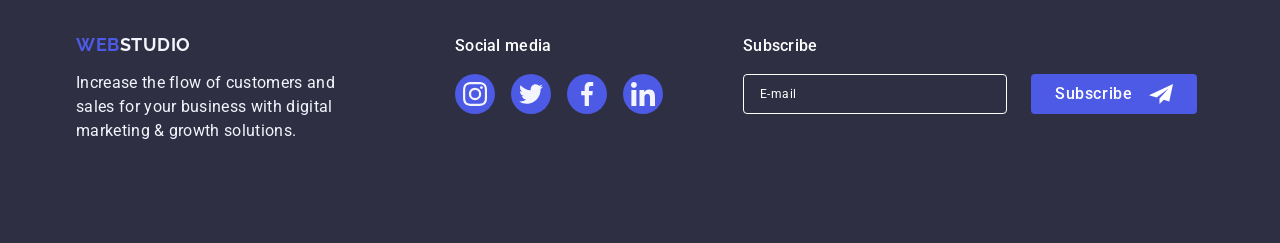
==== commit 76447f10: "Initial commit" ====
--- a/index.html
+++ b/index.html
@@ -1,428 +1,487 @@
 <!DOCTYPE html>
-<html lang="pl">
+<html lang="en">
   <head>
-    <meta charset="utf-8" />
+    <meta charset="UTF-8" />
+    <meta name="viewport" content="width=device-width, initial-scale=1.0" />
+    <link rel="preconnect" href="https://fonts.googleapis.com" />
+    <link rel="preconnect" href="https://fonts.gstatic.com" crossorigin />
     <link
+      href="https://fonts.googleapis.com/css2?family=Raleway:wght@700&family=Roboto:wght@400;500;700&display=swap"
       rel="stylesheet"
-      href="https://cdnjs.cloudflare.com/ajax/libs/modern-normalize/1.1.0/modern-normalize.min.css"
     />
     <link
-      href="https://fonts.googleapis.com/css2?family=Raleway:wght@700&family=Roboto:wght@400;500;700;900&display=swap"
+      href="https://cdn.jsdelivr.net/npm/modern-normalize@2.0.0/modern-normalize.min.css"
       rel="stylesheet"
     />
-    <link rel="stylesheet" href="./css/styles.css" />
-    <title>WebStudio - agencja interaktywna</title>
+    <link href="./styles/styles.css" rel="stylesheet" />
+    <title>Web Studio</title>
   </head>
   <body>
-    <header class="page-header">
-      <div class="container page-nav">
-        <a href="./" class="logo"><span class="logo-blue">Web</span>Studio</a>
-        <nav>
-          <ul class="nav-links">
-            <li><a class="is-active" href="./">Agencja</a></li>
-            <li><a href="./portfolio.html">Portfolio</a></li>
-            <li><a href="">Kontakt</a></li>
+    <header>
+      <div class="page-header container">
+        <a href="" class="logo">Web<span class="logo-dark">Studio</span></a>
+        <nav class="navigation">
+          <ul class="menu">
+            <li class="menu-item">
+              <a href="" class="menu-link active">Studio</a>
+            </li>
+            <li class="menu-item">
+              <a href="" class="menu-link">Portfolio</a>
+            </li>
+            <li class="menu-item">
+              <a href="" class="menu-link">Contacts</a>
+            </li>
           </ul>
         </nav>
-        <ul class="nav-links contact-links">
-          <li>
-            <a href="mailto:info@devstudio.com">
-              <svg width="16" height="12">
-                <use href="./images/icons.svg#icon-envelope"></use>
-              </svg>
-              info@devstudio.com
-            </a>
-          </li>
-          <li>
-            <a href="tel:+48111111111">
-              <svg width="10" height="16">
-                <use href="./images/icons.svg#icon-smartphone"></use>
-              </svg>
-              +48 111 111 111
-            </a>
-          </li>
-        </ul>
+        <address>
+          <ul class="contact">
+            <li class="contact-item">
+              <a href="mailto:info@devstudio.com" class="contact-link"
+                >info@devstudio.com</a
+              >
+            </li>
+            <li class="contact-item">
+              <a href="tel:+11 (000) 111-11-11" class="contact-link"
+                >+11 (000) 111-11-11</a
+              >
+            </li>
+          </ul>
+        </address>
       </div>
     </header>
-    <!--hero content-->
+
     <main>
-      <section class="hero-content section">
+      <section class="section hero">
         <div class="container">
-          <h1>
-            Efektywne rozwiązania<br />
-            dla waszego biznesu
+          <h1 class="hero-title">
+            Effective Solutions <br \ />for Your Business
           </h1>
-          <button type="button" class="hero-button" data-modal-open>Zamów usługę</button>
+          <button type="button" id="modal-open" class="button">
+            Order Service
+          </button>
         </div>
       </section>
-      <!--examples content-->
-      <section class="examples-content section">
+      <section class="section features">
         <div class="container">
-          <ul class="examples-cards">
-            <li>
-              <div class="examples-icons-bg">
-                <svg class="examples-icons" width="70" height="70">
-                  <use href="images/icons.svg#icon-antenna"></use>
-                </svg>
-              </div>
-              <h3>Lorem ipsum</h3>
-              <p>
-                Lorem ipsum dolor sit amet, consectetur adipiscing elit. Nam vel arcu sem. Sed non sodales dui. Interdum
-                et malesuada
+          <ul class="features-list">
+            <li class="features-item">
+              <div class="features-icons">
+                <svg width="64" height="64">
+                  <use href="./images/icons.svg#icon-antenna"></use>
+                </svg>
+              </div>
+              <h3 class="features-item-title">Strategy</h3>
+              <p class="features-item-text">
+                Our goal is to identify the business problem to walk away with
+                the perfect and creative solution.
               </p>
             </li>
-            <li>
-              <div class="examples-icons-bg">
-                <svg class="examples-icons" width="70" height="70">
-                  <use href="images/icons.svg#icon-clock"></use>
-                </svg>
-              </div>
-              <h3>Lorem ipsum</h3>
-              <p>
-                Lorem ipsum dolor sit amet, consectetur adipiscing elit. Nam vel arcu sem. Sed non sodales dui. Interdum
-                et malesuada
+            <li class="features-item">
+              <div class="features-icons">
+                <svg width="64" height="64">
+                  <use href="./images/icons.svg#icon-clock"></use>
+                </svg>
+              </div>
+              <h3 class="features-item-title">Punctuality</h3>
+              <p class="features-item-text">
+                Bring the key message to the brand's audience for the best price
+                within the shortest possible time.
               </p>
             </li>
-            <li>
-              <div class="examples-icons-bg">
-                <svg class="examples-icons" width="70" height="70">
-                  <use href="images/icons.svg#icon-diagram"></use>
-                </svg>
-              </div>
-              <h3>Lorem ipsum</h3>
-              <p>
-                Lorem ipsum dolor sit amet, consectetur adipiscing elit. Nam vel arcu sem. Sed non sodales dui. Interdum
-                et malesuada
+            <li class="features-item">
+              <div class="features-icons">
+                <svg width="64" height="64">
+                  <use href="./images/icons.svg#icon-diagram"></use>
+                </svg>
+              </div>
+              <h3 class="features-item-title">Diligence</h3>
+              <p class="features-item-text">
+                Research and confirm brands that present the strongest digital
+                growth opportunities and minimize risk.
               </p>
             </li>
-            <li>
-              <div class="examples-icons-bg">
-                <svg class="examples-icons" width="70" height="70">
-                  <use href="images/icons.svg#icon-astronaut"></use>
-                </svg>
-              </div>
-              <h3>Lorem ipsum</h3>
-              <p>
-                Lorem ipsum dolor sit amet, consectetur adipiscing elit. Nam vel arcu sem. Sed non sodales dui. Interdum
-                et malesuada
+            <li class="features-item">
+              <div class="features-icons">
+                <svg width="64" height="64">
+                  <use href="./images/icons.svg#icon-astronaut"></use>
+                </svg>
+              </div>
+              <h3 class="features-item-title">Technologies</h3>
+              <p class="features-item-text">
+                Design practice focused on digital experiences. We bring forth a
+                deep passion for problem-solving.
               </p>
             </li>
           </ul>
-          <h2>Czym się zajmujemy</h2>
-          <ul class="examples-info-cards">
-            <li>
-              <figure>
+        </div>
+      </section>
+      <section class="section team">
+        <div class="container">
+          <h2 class="section-title">Our Team</h2>
+          <ul class="team-list">
+            <li class="team-item">
+              <img
+                src="./images/product-designer.jpg"
+                alt="Man with dark hair and blue shirt"
+                width="264"
+                height="260"
+              />
+              <div class="team-info">
+                <h3 class="team-item-name">Mark Guerrero</h3>
+                <p class="team-item-text">Product Designer</p>
+                <ul class="social-media">
+                  <li class="social-media-list">
+                    <a class="social-media-link" href="">
+                      <svg class="social-media-icon" width="16" height="16">
+                        <use href="./images/icons.svg#icon-instagram"></use>
+                      </svg>
+                    </a>
+                  </li>
+                  <li class="social-media-list">
+                    <a class="social-media-link" href="">
+                      <svg class="social-media-icon" width="16" height="16">
+                        <use href="./images/icons.svg#icon-twitter"></use>
+                      </svg>
+                    </a>
+                  </li>
+                  <li class="social-media-list">
+                    <a class="social-media-link" href="">
+                      <svg class="social-media-icon" width="16" height="16">
+                        <use href="./images/icons.svg#icon-facebook"></use>
+                      </svg>
+                    </a>
+                  </li>
+                  <li class="social-media-list">
+                    <a class="social-media-link" href="">
+                      <svg class="social-media-icon" width="16" height="16">
+                        <use href="./images/icons.svg#icon-linkedin"></use>
+                      </svg>
+                    </a>
+                  </li>
+                </ul>
+              </div>
+            </li>
+            <li class="team-item">
+              <img
+                src="./images/frontend-developer.jpg"
+                alt="Smiling man with short brown hair and blue shirt"
+                width="264"
+                height="260"
+              />
+              <div class="team-info">
+                <h3 class="team-item-name">Tom Ford</h3>
+                <p class="team-item-text">Frontend Developer</p>
+                <ul class="social-media">
+                  <li class="social-media-list">
+                    <a class="social-media-link" href="">
+                      <svg class="social-media-icon" width="16" height="16">
+                        <use href="./images/icons.svg#icon-instagram"></use>
+                      </svg>
+                    </a>
+                  </li>
+                  <li class="social-media-list">
+                    <a class="social-media-link" href="">
+                      <svg class="social-media-icon" width="16" height="16">
+                        <use href="./images/icons.svg#icon-twitter"></use>
+                      </svg>
+                    </a>
+                  </li>
+                  <li class="social-media-list">
+                    <a class="social-media-link" href="">
+                      <svg class="social-media-icon" width="16" height="16">
+                        <use href="./images/icons.svg#icon-facebook"></use>
+                      </svg>
+                    </a>
+                  </li>
+                  <li class="social-media-list">
+                    <a class="social-media-link" href="">
+                      <svg class="social-media-icon" width="16" height="16">
+                        <use href="./images/icons.svg#icon-linkedin"></use>
+                      </svg>
+                    </a>
+                  </li>
+                </ul>
+              </div>
+            </li>
+            <li class="team-item">
+              <img
+                src="./images/marketing.jpg"
+                alt="Woman with long brown hair and pink jumper"
+                width="264"
+                height="260"
+              />
+              <div class="team-info">
+                <h3 class="team-item-name">Camila Garcia</h3>
+                <p class="team-item-text">Marketing</p>
+                <ul class="social-media">
+                  <li class="social-media-list">
+                    <a class="social-media-link" href="">
+                      <svg class="social-media-icon" width="16" height="16">
+                        <use href="./images/icons.svg#icon-instagram"></use>
+                      </svg>
+                    </a>
+                  </li>
+                  <li class="social-media-list">
+                    <a class="social-media-link" href="">
+                      <svg class="social-media-icon" width="16" height="16">
+                        <use href="./images/icons.svg#icon-twitter"></use>
+                      </svg>
+                    </a>
+                  </li>
+                  <li class="social-media-list">
+                    <a class="social-media-link" href="">
+                      <svg class="social-media-icon" width="16" height="16">
+                        <use href="./images/icons.svg#icon-facebook"></use>
+                      </svg>
+                    </a>
+                  </li>
+                  <li class="social-media-list">
+                    <a class="social-media-link" href="">
+                      <svg class="social-media-icon" width="16" height="16">
+                        <use href="./images/icons.svg#icon-linkedin"></use>
+                      </svg>
+                    </a>
+                  </li>
+                </ul>
+              </div>
+            </li>
+            <li class="team-item">
+              <img
+                src="./images/ui-designer.jpg"
+                alt="Man with short hair and gray shirt"
+                width="264"
+                height="260"
+              />
+              <div class="team-info">
+                <h3 class="team-item-name">Daniel Wilson</h3>
+                <p class="team-item-text">UI Designer</p>
+                <ul class="social-media">
+                  <li class="social-media-list">
+                    <a class="social-media-link" href="">
+                      <svg class="social-media-icon" width="16" height="16">
+                        <use href="./images/icons.svg#icon-instagram"></use>
+                      </svg>
+                    </a>
+                  </li>
+                  <li class="social-media-list">
+                    <a class="social-media-link" href="">
+                      <svg class="social-media-icon" width="16" height="16">
+                        <use href="./images/icons.svg#icon-twitter"></use>
+                      </svg>
+                    </a>
+                  </li>
+                  <li class="social-media-list">
+                    <a class="social-media-link" href="">
+                      <svg class="social-media-icon" width="16" height="16">
+                        <use href="./images/icons.svg#icon-facebook"></use>
+                      </svg>
+                    </a>
+                  </li>
+                  <li class="social-media-list">
+                    <a class="social-media-link" href="">
+                      <svg class="social-media-icon" width="16" height="16">
+                        <use href="./images/icons.svg#icon-linkedin"></use>
+                      </svg>
+                    </a>
+                  </li>
+                </ul>
+              </div>
+            </li>
+          </ul>
+        </div>
+      </section>
+      <section class="section portfolio">
+        <div class="container">
+          <h2 class="section-title">Our Portfolio</h2>
+          <ul class="portfolio-list">
+            <li class="portfolio-item">
+              <div class="portfolio-box">
                 <img
-                  src="./images/box-1.jpg"
-                  alt="Schemat blokowy na kartce papieru, dłonie na klawiaturze, tablet i monitor"
-                  width="370"
-                  height="294"
+                  src="./images/banking.jpg"
+                  alt="Portfolio bank app"
+                  width="360"
+                  height="300"
                 />
-                <figcaption>
-                  <p class="examples-info-text">Aplikacje komputerowe</p>
-                </figcaption>
-              </figure>
-            </li>
-            <li>
-              <figure>
+                <div class="portfolio-overlay">
+                  <p class="portfolio-overlay-text">
+                    14 Stylish and User-Friendly App Design Concepts · Task
+                    Manager App · Calorie Tracker App · Exotic Fruit Ecommerce
+                    App · Cloud Storage App
+                  </p>
+                </div>
+              </div>
+              <div class="portfolio-info">
+                <h3 class="portfolio-item-name">Banking App</h3>
+                <p class="portfolio-item-text">App</p>
+              </div>
+            </li>
+            <li class="portfolio-item">
+              <div class="portfolio-box">
                 <img
-                  src="./images/box-2.jpg"
-                  alt="Dłonie trzymają smartfon i dotykają laptopa"
-                  width="370"
-                  height="294"
+                  src="./images/cashless-payment.jpg"
+                  alt="Portfolio payment"
+                  width="360"
+                  height="300"
                 />
-                <figcaption>
-                  <p class="examples-info-text">Aplikacje mobilne</p>
-                </figcaption>
-              </figure>
-            </li>
-            <li>
-              <figure>
+                <div class="portfolio-overlay">
+                  <p class="portfolio-overlay-text">
+                    14 Stylish and User-Friendly App Design Concepts · Task
+                    Manager App · Calorie Tracker App · Exotic Fruit Ecommerce
+                    App · Cloud Storage App
+                  </p>
+                </div>
+              </div>
+              <div class="portfolio-info">
+                <h3 class="portfolio-item-name">Cashless Payment</h3>
+                <p class="portfolio-item-text">Marketing</p>
+              </div>
+            </li>
+            <li class="portfolio-item">
+              <div class="portfolio-box">
                 <img
-                  src="./images/box-3.jpg"
-                  alt="Dłonie trzymają tablet i rysik, w tle iMac"
-                  width="370"
-                  height="294"
+                  src="./images/meditation-app.jpg"
+                  alt="Portfolio meditation app"
+                  width="360"
+                  height="300"
                 />
-                <figcaption>
-                  <p class="examples-info-text">Rozwiązania graficzne</p>
-                </figcaption>
-              </figure>
-            </li>
-          </ul>
-        </div>
-      </section>
-      <!--team content-->
-      <section class="team-content section">
-        <div class="container">
-          <h2>Nasz zespół</h2>
-          <ul class="team-cards">
-            <li>
-              <figure>
-                <img src="images/product.jpg" alt="Osoba zajmująca się tworzeniem produktów" width="270" height="260" />
-                <figcaption>
-                  <span class="team-name">John Doe</span>
-                  <br />
-                  <span class="team-descr">Product Designer</span>
-                </figcaption>
-              </figure>
-              <ul class="team-social">
-                <li>
-                  <a href="#">
-                    <svg width="20" height="20">
-                      <use href="./images/icons.svg#icon-instagram"></use>
-                    </svg>
-                  </a>
-                </li>
-                <li>
-                  <a href="#">
-                    <svg width="20" height="20">
-                      <use href="./images/icons.svg#icon-twitter"></use>
-                    </svg>
-                  </a>
-                </li>
-                <li>
-                  <a href="#">
-                    <svg width="20" height="20">
-                      <use href="./images/icons.svg#icon-facebook"></use>
-                    </svg>
-                  </a>
-                </li>
-                <li>
-                  <a href="#">
-                    <svg width="20" height="20">
-                      <use href="./images/icons.svg#icon-linkedin"></use>
-                    </svg>
-                  </a>
-                </li>
-              </ul>
-            </li>
-            <li>
-              <figure>
-                <img src="images/frontend.jpg" alt="Osoba zajmująca się frontendem" width="270" height="260" />
-                <figcaption>
-                  <span class="team-name">John Doe</span>
-                  <br />
-                  <span class="team-descr">Frontend Developer</span>
-                </figcaption>
-              </figure>
-              <ul class="team-social">
-                <li>
-                  <a href="#">
-                    <svg width="20" height="20">
-                      <use href="./images/icons.svg#icon-instagram"></use>
-                    </svg>
-                  </a>
-                </li>
-                <li>
-                  <a href="#">
-                    <svg width="20" height="20">
-                      <use href="./images/icons.svg#icon-twitter"></use>
-                    </svg>
-                  </a>
-                </li>
-                <li>
-                  <a href="#">
-                    <svg width="20" height="20">
-                      <use href="./images/icons.svg#icon-facebook"></use>
-                    </svg>
-                  </a>
-                </li>
-                <li>
-                  <a href="#">
-                    <svg width="20" height="20">
-                      <use href="./images/icons.svg#icon-linkedin"></use>
-                    </svg>
-                  </a>
-                </li>
-              </ul>
-            </li>
-            <li>
-              <figure>
-                <img src="images/marketing.jpg" alt="Osoba zajmująca się marketingiem" width="270" height="260" />
-                <figcaption>
-                  <span class="team-name">John Doe</span>
-                  <br />
-                  <span class="team-descr">Marketing</span>
-                </figcaption>
-              </figure>
-              <ul class="team-social">
-                <li>
-                  <a href="#">
-                    <svg width="20" height="20">
-                      <use href="./images/icons.svg#icon-instagram"></use>
-                    </svg>
-                  </a>
-                </li>
-                <li>
-                  <a href="#">
-                    <svg width="20" height="20">
-                      <use href="./images/icons.svg#icon-twitter"></use>
-                    </svg>
-                  </a>
-                </li>
-                <li>
-                  <a href="#">
-                    <svg width="20" height="20">
-                      <use href="./images/icons.svg#icon-facebook"></use>
-                    </svg>
-                  </a>
-                </li>
-                <li>
-                  <a href="#">
-                    <svg width="20" height="20">
-                      <use href="./images/icons.svg#icon-linkedin"></use>
-                    </svg>
-                  </a>
-                </li>
-              </ul>
-            </li>
-            <li>
-              <figure>
-                <img src="images/ui.jpg" alt="Osoba zajmująca się interfejsem" width="270" height="260" />
-                <figcaption>
-                  <span class="team-name">John Doe</span>
-                  <br />
-                  <span class="team-descr">UI Developer</span>
-                </figcaption>
-              </figure>
-              <ul class="team-social">
-                <li>
-                  <a href="#">
-                    <svg width="20" height="20">
-                      <use href="./images/icons.svg#icon-instagram"></use>
-                    </svg>
-                  </a>
-                </li>
-                <li>
-                  <a href="#">
-                    <svg width="20" height="20">
-                      <use href="./images/icons.svg#icon-twitter"></use>
-                    </svg>
-                  </a>
-                </li>
-                <li>
-                  <a href="#">
-                    <svg width="20" height="20">
-                      <use href="./images/icons.svg#icon-facebook"></use>
-                    </svg>
-                  </a>
-                </li>
-                <li>
-                  <a href="#">
-                    <svg width="20" height="20">
-                      <use href="./images/icons.svg#icon-linkedin"></use>
-                    </svg>
-                  </a>
-                </li>
-              </ul>
-            </li>
-          </ul>
-        </div>
-      </section>
-      <!--client content-->
-      <section class="client-content section">
-        <div class="container">
-          <h2>Nasi klienci</h2>
-          <ul class="client-cards">
-            <li>
-              <a href="#">
-                <svg class="client-logo" width="106" height="60">
-                  <use href="images/icons.svg#icon-client-1"></use>
-                </svg>
-              </a>
-            </li>
-            <li>
-              <a href="#">
-                <svg class="client-logo" width="106" height="60">
-                  <use href="images/icons.svg#icon-client-2"></use>
-                </svg>
-              </a>
-            </li>
-            <li>
-              <a href="#">
-                <svg class="client-logo" width="106" height="60">
-                  <use href="images/icons.svg#icon-client-3"></use>
-                </svg>
-              </a>
-            </li>
-            <li>
-              <a href="#">
-                <svg class="client-logo" width="106" height="60">
-                  <use href="images/icons.svg#icon-client-4"></use>
-                </svg>
-              </a>
-            </li>
-            <li>
-              <a href="#">
-                <svg class="client-logo" width="106" height="60">
-                  <use href="images/icons.svg#icon-client-5"></use>
-                </svg>
-              </a>
-            </li>
-            <li>
-              <a href="#">
-                <svg class="client-logo" width="106" height="60">
-                  <use href="images/icons.svg#icon-client-6"></use>
-                </svg>
-              </a>
+                <div class="portfolio-overlay">
+                  <p class="portfolio-overlay-text">
+                    14 Stylish and User-Friendly App Design Concepts · Task
+                    Manager App · Calorie Tracker App · Exotic Fruit Ecommerce
+                    App · Cloud Storage App
+                  </p>
+                </div>
+              </div>
+              <div class="portfolio-info">
+                <h3 class="portfolio-item-name">Meditation App</h3>
+                <p class="portfolio-item-text">App</p>
+              </div>
+            </li>
+            <li class="portfolio-item">
+              <div class="portfolio-box">
+                <img
+                  src="./images/taxi-service.jpg"
+                  alt="Portfolio taxi service"
+                  width="360"
+                  height="300"
+                />
+                <div class="portfolio-overlay">
+                  <p class="portfolio-overlay-text">
+                    14 Stylish and User-Friendly App Design Concepts · Task
+                    Manager App · Calorie Tracker App · Exotic Fruit Ecommerce
+                    App · Cloud Storage App
+                  </p>
+                </div>
+              </div>
+              <div class="portfolio-info">
+                <h3 class="portfolio-item-name">Taxi Service</h3>
+                <p class="portfolio-item-text">Marketing</p>
+              </div>
+            </li>
+            <li class="portfolio-item">
+              <div class="portfolio-box">
+                <img
+                  src="./images/screen-illustrations.jpg"
+                  alt="Portfolio screen illustrations"
+                  width="360"
+                  height="300"
+                />
+                <div class="portfolio-overlay">
+                  <p class="portfolio-overlay-text">
+                    14 Stylish and User-Friendly App Design Concepts · Task
+                    Manager App · Calorie Tracker App · Exotic Fruit Ecommerce
+                    App · Cloud Storage App
+                  </p>
+                </div>
+              </div>
+              <div class="portfolio-info">
+                <h3 class="portfolio-item-name">Screen Illustrations</h3>
+                <p class="portfolio-item-text">Design</p>
+              </div>
+            </li>
+            <li class="portfolio-item">
+              <div class="portfolio-box">
+                <img
+                  src="./images/online-courses.jpg"
+                  alt="Portfolio online courses"
+                  width="360"
+                  height="300"
+                />
+                <div class="portfolio-overlay">
+                  <p class="portfolio-overlay-text">
+                    14 Stylish and User-Friendly App Design Concepts · Task
+                    Manager App · Calorie Tracker App · Exotic Fruit Ecommerce
+                    App · Cloud Storage App
+                  </p>
+                </div>
+              </div>
+              <div class="portfolio-info">
+                <h3 class="portfolio-item-name">Online Courses</h3>
+                <p class="portfolio-item-text">Marketing</p>
+              </div>
             </li>
           </ul>
         </div>
       </section>
     </main>
-    <footer>
-      <div class="footer container">
-        <div class="footer-address">
-          <a href="/" class="logo logo-white"> <span class="logo-blue">Web</span>Studio </a>
-          <address>
-            <p>m. Warszawa, Aleje Jerozolimskie 21</p>
-            <p><a href="mailto:info@example.com">info@example.com</a></p>
-            <p><a href="tel:+48111111111">+48 111 111 111</a></p>
-          </address>
-        </div>
-        <div class="footer-social">
-          <h4>Dołącz do nas</h4>
-          <ul class="footer-social-icons">
-            <li>
-              <a href="#">
-                <svg class="footer-social-icon" width="20" height="20">
+
+    <footer class="page-footer">
+      <div class="container">
+        <div class="footer-column">
+          <a href="" class="logo">Web<span class="logo-light">Studio</span></a>
+          <p class="footer-text">
+            Increase the flow of customers and <br />sales for your business
+            with digital <br />marketing & growth solutions.
+          </p>
+        </div>
+        <div class="footer-column">
+          <p class="footer-title">Social media</p>
+          <ul class="social-media">
+            <li class="social-media-list">
+              <a class="social-media-footer-link" href="">
+                <svg class="social-media-icon" width="24" height="24">
                   <use href="./images/icons.svg#icon-instagram"></use>
                 </svg>
               </a>
             </li>
-            <li>
-              <a href="#">
-                <svg class="footer-social-icon" width="20" height="20">
+            <li class="social-media-list">
+              <a class="social-media-footer-link" href="">
+                <svg class="social-media-icon" width="24" height="24">
                   <use href="./images/icons.svg#icon-twitter"></use>
                 </svg>
               </a>
             </li>
-            <li>
-              <a href="#">
-                <svg class="footer-social-icon" width="20" height="20">
+            <li class="social-media-list">
+              <a class="social-media-footer-link" href="">
+                <svg class="social-media-icon" width="24" height="24">
                   <use href="./images/icons.svg#icon-facebook"></use>
                 </svg>
               </a>
             </li>
-            <li>
-              <a href="#">
-                <svg class="footer-social-icon" width="20" height="20">
+            <li class="social-media-list">
+              <a class="social-media-footer-link" href="">
+                <svg class="social-media-icon" width="24" height="24">
                   <use href="./images/icons.svg#icon-linkedin"></use>
                 </svg>
               </a>
             </li>
           </ul>
         </div>
-        <div class="footer-newsletter">
-          <h4>Zapisz się do newslettera</h4>
-          <form name="newsletter" autocomplete="on">
+        <div class="footer-column">
+          <p class="footer-title">Subscribe</p>
+          <form name="subscribe" class="subscribe" autocomplete="on">
             <label>
-              <input type="email" name="newsletter-email" placeholder="E-mail" required />
+              <input
+                type="email"
+                class="subscribe-input"
+                name="subscribe-email"
+                placeholder="E-mail"
+                required
+              />
             </label>
-            <button type="submit">
-              Zapisz się
-              <svg width="24" height="24">
+            <button type="submit" class="subscribe-button">
+              Subscribe
+              <svg class="subscribe-icon" width="24" height="24">
                 <use href="./images/icons.svg#icon-send"></use>
               </svg>
             </button>
@@ -431,48 +490,84 @@
       </div>
     </footer>
 
-    <div class="backdrop is-hidden" data-modal>
+    <div class="backdrop" modal>
       <div class="modal">
-        <button type="button" class="close-btn" data-modal-close>
-          <svg width="18" height="18">
+        <button type="button" id="modal-close" class="modal-close-btn">
+          <svg class="icon-close-btn" width="8" height="8">
             <use href="./images/icons.svg#icon-close"></use>
           </svg>
         </button>
-        <h3 class="modal-title">Zostaw swoje dane w formularzu poniżej</h3>
-        <form name="modal-form">
-          <label class="modal-form-item">
-            Imię
-            <input type="text" name="username" required />
-            <svg width="18" height="18">
-              <use href="./images/icons.svg#icon-person"></use>
+        <h3 class="modal-title">
+          Leave your contacts and we will call you back
+        </h3>
+        <form name="modal-form" class="modal-form modal-text">
+          <label class="modal-item">
+            Name
+            <div class="modal-wrapper">
+              <input
+                class="modal-input"
+                type="text"
+                name="username"
+                minlength="3"
+                pattern="^[a-zA-Z]+$"
+                title="Your name must be a word."
+                required
+              />
+              <svg class="modal-icon" width="18" height="24">
+                <use href="./images/icons.svg#icon-person"></use>
+              </svg>
+            </div>
+          </label>
+          <label class="modal-item">
+            Phone
+            <div class="modal-wrapper">
+              <input
+                class="modal-input"
+                type="tel"
+                name="phone"
+                pattern="[0-9]"
+                title="Your phone number can only have numbers"
+                required
+              />
+              <svg class="modal-icon" width="18" height="24">
+                <use href="./images/icons.svg#icon-phone"></use>
+              </svg>
+            </div>
+          </label>
+          <label class="modal-item">
+            Email
+            <div class="modal-wrapper">
+              <input class="modal-input" type="email" name="email" required />
+              <svg class="modal-icon" width="18" height="24">
+                <use href="./images/icons.svg#icon-email"></use>
+              </svg>
+            </div>
+          </label>
+          <label class="modal-item">
+            Comment
+            <textarea
+              class="modal-textarea"
+              name="feedback"
+              rows="7"
+              placeholder="Text input"
+            ></textarea>
+          </label>
+          <label class="modal-privacy">
+            <input
+              class="modal-checkbox"
+              type="checkbox"
+              name="checkbox"
+              value="agree"
+            />
+            <svg width="16" height="16">
+              <use href="./images/icons.svg#icon-checkbox"></use>
             </svg>
+            <span>
+              I accept the terms and conditions of the
+              <a class="modal-privacy-link" href="#">Privacy Policy</a>
+            </span>
           </label>
-          <label class="modal-form-item">
-            Telefon
-            <input type="tel" name="phone" required />
-            <svg width="18" height="18">
-              <use href="./images/icons.svg#icon-phone"></use>
-            </svg>
-          </label>
-          <label class="modal-form-item">
-            E-mail
-            <input type="email" name="email" required />
-            <svg width="18" height="18">
-              <use href="./images/icons.svg#icon-email"></use>
-            </svg>
-          </label>
-          <label class="modal-form-item">
-            Komentarz
-            <textarea name="feedback" rows="7" placeholder="Wprowadź tekst"></textarea>
-          </label>
-          <label class="modal-form-checkbox">
-            <input type="checkbox" name="checkbox" value="agree" />
-            <svg width="16" height="15">
-              <use href="./images/icons.svg#icon-check"></use>
-            </svg>
-            <span>Oświadczam iż akceptuję <a href="#">Regulamin</a> i <a href="#">Politykę Prywatności</a>.</span>
-          </label>
-          <button type="submit" class="modal-form-button">Wyślij</button>
+          <button type="button" class="button">Send</button>
         </form>
       </div>
     </div>
--- a/styles/styles.css
+++ b/styles/styles.css
@@ -0,0 +1,636 @@
+* {
+  margin: 0;
+  padding: 0;
+}
+
+:root {
+  --primary-brand-color: #4d5ae5;
+  --pressed-state-color: #404bbf;
+  --dark-color: #2e2f42;
+  --success-color: #31d0aa;
+  --text-color: #434455;
+  --subtle-text-color: #8e8f99;
+  --accent-color: #e7e9fc;
+  --light-color: #f4f4fd;
+  --white-color: #fff;
+  --modal-color: #fcfcfc;
+  --cubic-bezier: cubic-bezier(0.4, 0, 0.2, 1);
+  --border-radius: 4px;
+  --form-border-color: rgba(46, 47, 66, 0.4);
+}
+
+body {
+  font-family: "Roboto", sans-serif;
+  color: var(--text-color);
+  background-color: var(--white-color);
+  letter-spacing: 0.02em;
+}
+
+a {
+  text-decoration: none;
+}
+
+ul {
+  list-style-type: none;
+}
+
+img {
+  display: block;
+  max-width: 100%;
+}
+
+address {
+  font-style: normal;
+}
+
+.container {
+  max-width: 1158px;
+  margin: 0 auto;
+  padding: 0 15px;
+}
+
+/* ------ HEADER ------- */
+
+.page-header {
+  display: flex;
+  align-items: center;
+  justify-content: space-between;
+}
+
+.logo {
+  font-family: "Raleway", sans-serif;
+  font-size: 18px;
+  font-weight: 700;
+  color: var(--primary-brand-color);
+  line-height: 1.17;
+  letter-spacing: 0.03em;
+  text-transform: uppercase;
+}
+
+.logo-dark {
+  color: var(--dark-color);
+}
+
+.navigation {
+  flex-grow: 1;
+  margin-left: 76px;
+}
+
+.menu,
+.contact {
+  display: flex;
+  gap: 40px;
+}
+
+.menu-link {
+  font-weight: 500;
+  font-size: 16px;
+  color: var(--dark-color);
+  line-height: 1.5;
+  padding-top: 24px;
+  padding-bottom: 24px;
+  display: block;
+}
+
+.menu-link:hover,
+.menu-link:focus,
+.contact-link:hover,
+.contact-link:focus {
+  color: var(--pressed-state-color);
+  transition: color 250ms var(--cubic-bezier);
+}
+
+.menu-link.active {
+  position: relative;
+  color: var(--pressed-state-color);
+}
+
+.menu-link.active::after {
+  display: block;
+  content: "";
+  height: 4px;
+  background-color: var(--pressed-state-color);
+  border-radius: 2px;
+  position: absolute;
+  width: 100%;
+  bottom: 0;
+}
+
+.contact-link {
+  font-size: 16px;
+  line-height: 1.5;
+  color: var(--text-color);
+}
+
+/* ------ MAIN ------- */
+
+.section {
+  padding: 120px 0;
+}
+
+.hero {
+  background-color: var(--dark-color);
+  background-image: linear-gradient(
+      rgba(46, 47, 66, 0.7),
+      rgba(46, 47, 66, 0.7)
+    ),
+    url(../images/people-office.jpg);
+  background-repeat: no-repeat;
+  background-position: center;
+  background-size: auto auto;
+}
+
+.hero .container {
+  padding-top: 68px;
+  padding-bottom: 68px;
+}
+
+.hero-title {
+  font-weight: 700;
+  font-size: 56px;
+  line-height: 1.07;
+  text-align: center;
+  color: var(--white-color);
+  margin-bottom: 48px;
+}
+
+.button {
+  display: block;
+  margin: 0 auto;
+  border: 0;
+  border-radius: var(--border-radius);
+  padding: 16px 32px;
+  min-width: 169px;
+  min-height: 56px;
+  font-weight: 500;
+  font-size: 16px;
+  line-height: 1.5;
+  letter-spacing: 0.04em;
+  color: var(--white-color);
+  background-color: var(--primary-brand-color);
+  cursor: pointer;
+}
+
+.button:hover,
+.button:focus {
+  background-color: var(--pressed-state-color);
+  transition: background-color 250ms var(--cubic-bezier);
+}
+
+.features-list,
+.team-list,
+.portfolio-list {
+  display: flex;
+  flex-wrap: wrap;
+  gap: 24px;
+}
+
+.features-item,
+.team-item {
+  flex-basis: calc((100% - 72px) / 4);
+}
+
+.features-item {
+  display: flex;
+  flex-direction: column;
+  gap: 8px;
+}
+
+.features-item-title {
+  font-weight: 500;
+  font-size: 20px;
+  line-height: 1.2;
+  color: var(--dark-color);
+}
+
+.features-item-text {
+  font-size: 16px;
+  line-height: 1.5;
+}
+
+.features-icons {
+  width: 264px;
+  height: 112px;
+  display: flex;
+  justify-content: center;
+  align-items: center;
+  background-color: var(--light-color);
+  border: 1px solid var(--subtle-text-color);
+  border-radius: var(--border-radius);
+}
+.team {
+  background-color: var(--light-color);
+}
+
+.section-title {
+  font-weight: 700;
+  font-size: 36px;
+  line-height: 1.11;
+  text-align: center;
+  color: var(--dark-color);
+  margin-bottom: 72px;
+}
+
+.team-item {
+  background-color: var(--white-color);
+  border-bottom-right-radius: 4px;
+  border-bottom-left-radius: 4px;
+  box-shadow: 0px 2px 1px 0px rgba(46, 47, 66, 0.08),
+    0px 1px 1px 0px rgba(46, 47, 66, 0.16),
+    0px 1px 6px 0px rgba(46, 47, 66, 0.08);
+}
+
+.team-info,
+.portfolio-info {
+  display: flex;
+  flex-direction: column;
+  gap: 8px;
+  padding: 32px 16px;
+}
+
+.portfolio-info {
+  border-width: 0 1px 1px;
+  border-style: solid;
+  border-color: var(--accent-color);
+}
+
+.portfolio-item {
+  flex-basis: calc((100% - 48px) / 3);
+}
+
+.portfolio-item:hover,
+.portfolio-item:focus {
+  cursor: pointer;
+  box-shadow: 0px 2px 1px 0px rgba(46, 47, 66, 0.08),
+    0px 1px 1px 0px rgba(46, 47, 66, 0.16),
+    0px 1px 6px 0px rgba(46, 47, 66, 0.08);
+  transition: box-shadow 250ms var(--cubic-bezier);
+}
+
+.portfolio-box {
+  position: relative;
+  overflow: hidden;
+}
+
+.portfolio-overlay {
+  position: absolute;
+  top: 0;
+  left: 0;
+  padding: 40px 32px 164px;
+  width: 100%;
+  height: 100%;
+  transform: translateY(100%);
+  transition: transform 250ms var(--cubic-bezier);
+  background-color: var(--primary-brand-color);
+}
+
+.portfolio-item:hover .portfolio-overlay {
+  transform: translateY(0);
+}
+
+.portfolio-overlay-text {
+  font-size: 16px;
+  line-height: 1.5;
+  color: var(--light-color);
+}
+
+.team-item-name,
+.portfolio-item-name {
+  font-weight: 500;
+  font-size: 20px;
+  line-height: 1.2;
+  color: var(--dark-color);
+}
+
+.team-item-text,
+.portfolio-item-text {
+  font-size: 16px;
+  line-height: 1.5;
+}
+
+.team-item-name,
+.team-item-text {
+  text-align: center;
+}
+
+.social-media {
+  display: flex;
+  justify-content: center;
+  gap: 24px;
+}
+
+.social-media:nth-child(2) {
+  gap: 16px;
+}
+
+.social-media-list {
+  width: 40px;
+  height: 40px;
+}
+
+.social-media-link,
+.social-media-footer-link {
+  width: 100%;
+  height: 100%;
+  border: 0;
+  border-radius: 50%;
+  background-color: var(--primary-brand-color);
+  display: flex;
+  justify-content: center;
+  align-items: center;
+}
+
+.social-media-link:hover,
+.social-media-link:focus {
+  background-color: var(--pressed-state-color);
+  transition: background-color 250ms var(--cubic-bezier);
+}
+
+.social-media-footer-link:hover,
+.social-media-footer-link:focus {
+  background-color: var(--success-color);
+  transition: background-color 250ms var(--cubic-bezier);
+}
+
+.social-media-icon {
+  fill: var(--light-color);
+}
+
+/* ------ FOOTER ------- */
+
+.page-footer {
+  padding: 100px 0;
+  background-color: var(--dark-color);
+}
+
+.page-footer .container {
+  display: flex;
+}
+
+.footer-column {
+  display: flex;
+  flex-direction: column;
+  gap: 16px;
+}
+
+.logo-light {
+  color: var(--light-color);
+}
+
+.footer-text {
+  font-size: 16px;
+  line-height: 1.5;
+  color: var(--light-color);
+}
+
+.footer-column:nth-child(2) {
+  margin-left: 120px;
+}
+
+.footer-column:nth-child(3) {
+  margin-left: 80px;
+}
+
+.footer-title {
+  font-weight: 500;
+  font-size: 16px;
+  line-height: 1.5;
+  color: var(--white-color);
+}
+
+.subscribe {
+  display: flex;
+  gap: 24px;
+}
+.subscribe-input {
+  background-color: transparent;
+  border: 1px solid var(--white-color);
+  border-radius: var(--border-radius);
+  outline: none;
+  font-size: 12px;
+  min-width: 264px;
+  min-height: 40px;
+  line-height: 2;
+  letter-spacing: 0.04em;
+  padding-left: 16px;
+  color: var(--white-color);
+}
+
+.subscribe-input::placeholder {
+  color: var(--white-color);
+}
+
+.subscribe-icon {
+  fill: var(--white-color);
+}
+
+.subscribe-button {
+  display: flex;
+  align-items: center;
+  justify-content: center;
+  gap: 16px;
+  border: 0;
+  border-radius: var(--border-radius);
+  background-color: var(--primary-brand-color);
+  color: var(--white-color);
+  line-height: 1.5;
+  font-size: 16px;
+  letter-spacing: 0.04em;
+  font-weight: 500;
+  min-width: 165px;
+  min-height: 40px;
+  padding: 8px 24px;
+  cursor: pointer;
+}
+
+/* ------ MODAL ------- */
+
+.backdrop {
+  position: fixed;
+  top: 0;
+  left: 0;
+  width: 100%;
+  height: 100%;
+  background-color: var(--form-border-color);
+  display: none;
+  opacity: 0;
+  transition-property: display opacity;
+  transition-duration: 0.5s;
+  transition-behavior: allow-discrete;
+}
+
+.backdrop.is-open {
+  display: block;
+  opacity: 1;
+  @starting-style {
+    opacity: 0;
+  }
+}
+
+.modal {
+  position: absolute;
+  top: 50%;
+  left: 50%;
+  transform: translate(-50%, -50%);
+  width: 408px;
+  min-height: 584px;
+  border-radius: var(--border-radius);
+  background-color: var(--modal-color);
+  padding: 72px 24px 24px;
+  box-shadow: 0px 1px 1px 0px rgba(0, 0, 0, 0.14),
+    0px 1px 3px 0px rgba(0, 0, 0, 0.12), 0px 2px 1px 0px rgba(0, 0, 0, 0.2);
+  transition: transform 250ms var(--cubic-bezier);
+}
+
+.modal-close-btn {
+  display: flex;
+  justify-content: center;
+  align-items: center;
+  width: 24px;
+  height: 24px;
+  background-color: var(--accent-color);
+  border: 1px solid rgba(0, 0, 0, 0.1);
+  border-radius: 50%;
+  position: absolute;
+  cursor: pointer;
+  top: 24px;
+  right: 24px;
+  transition: background-color 250ms var(--cubic-bezier);
+}
+
+.icon-close-btn {
+  fill: var(--dark-color);
+  transition: fill 250ms var(--cubic-bezier);
+}
+
+.modal-close-btn:hover {
+  background-color: var(--pressed-state-color);
+  border: 0;
+  transition: background-color 250ms var(--cubic-bezier);
+}
+
+.modal-close-btn:hover .icon-close-btn {
+  fill: var(--white-color);
+  transition: fill 250ms var(--cubic-bezier);
+}
+
+.modal-title {
+  font-weight: 500;
+  font-size: 16px;
+  line-height: 1.5;
+  text-align: center;
+  color: var(--dark-color);
+  margin-bottom: 16px;
+}
+
+.modal-form {
+  display: flex;
+  flex-direction: column;
+  gap: 8px;
+}
+
+.modal-item {
+  display: flex;
+  flex-direction: column;
+  gap: 4px;
+}
+
+.modal-wrapper {
+  position: relative;
+}
+
+.modal-input {
+  padding-left: 38px;
+}
+
+.modal-text {
+  font-size: 12px;
+  line-height: 1.16;
+  letter-spacing: 0.04em;
+  color: var(--subtle-text-color);
+}
+
+.modal-input {
+  outline: 0;
+  border: 1px solid var(--form-border-color);
+  border-radius: var(--border-radius);
+  height: 40px;
+  width: 100%;
+  color: var(--dark-color);
+  background-color: inherit;
+}
+
+.modal-icon {
+  position: absolute;
+  top: 50%;
+  left: 16px;
+  transform: translateY(-50%);
+  fill: var(--dark-color);
+}
+
+.modal-textarea {
+  outline: transparent;
+  resize: none;
+  border: 1px solid var(--form-border-color);
+  border-radius: var(--border-radius);
+  height: 120px;
+  width: 100%;
+  padding-top: 8px;
+  padding-left: 16px;
+  color: var(--dark-color);
+  background-color: inherit;
+}
+
+.modal-input:focus,
+.modal-input:focus + .modal-icon,
+.modal-textarea:focus {
+  border-color: var(--primary-brand-color);
+  fill: var(--primary-brand-color);
+  transition: border-color 250ms var(--cubic-bezier),
+    fill 250ms var(--cubic-bezier);
+}
+
+.modal-textarea::placeholder {
+  color: var(--subtle-text-color);
+}
+
+.modal-privacy {
+  margin-top: 8px;
+  margin-bottom: 16px;
+  display: flex;
+  align-items: center;
+  gap: 8px;
+  position: relative;
+  height: 16px;
+}
+
+.modal-checkbox {
+  -moz-appearance: none;
+  -webkit-appearance: none;
+  appearance: none;
+  width: 16px;
+  height: 16px;
+  position: absolute;
+  top: 0;
+  left: 0;
+  background-color: var(--white-color);
+  border: 1px solid var(--form-border-color);
+  border-radius: 2px;
+  transition: opacity 250ms var(--cubic-bezier);
+}
+
+.modal-checkbox:checked {
+  opacity: 0;
+  transition: opacity 250ms var(--cubic-bezier);
+}
+
+.modal-privacy-link {
+  text-decoration: underline;
+  color: var(--primary-brand-color);
+}
+
+.modal-privacy-link:hover,
+.modal-privacy-link:focus {
+  color: var(--pressed-state-color);
+  transition: color 250ms var(--cubic-bezier);
+}
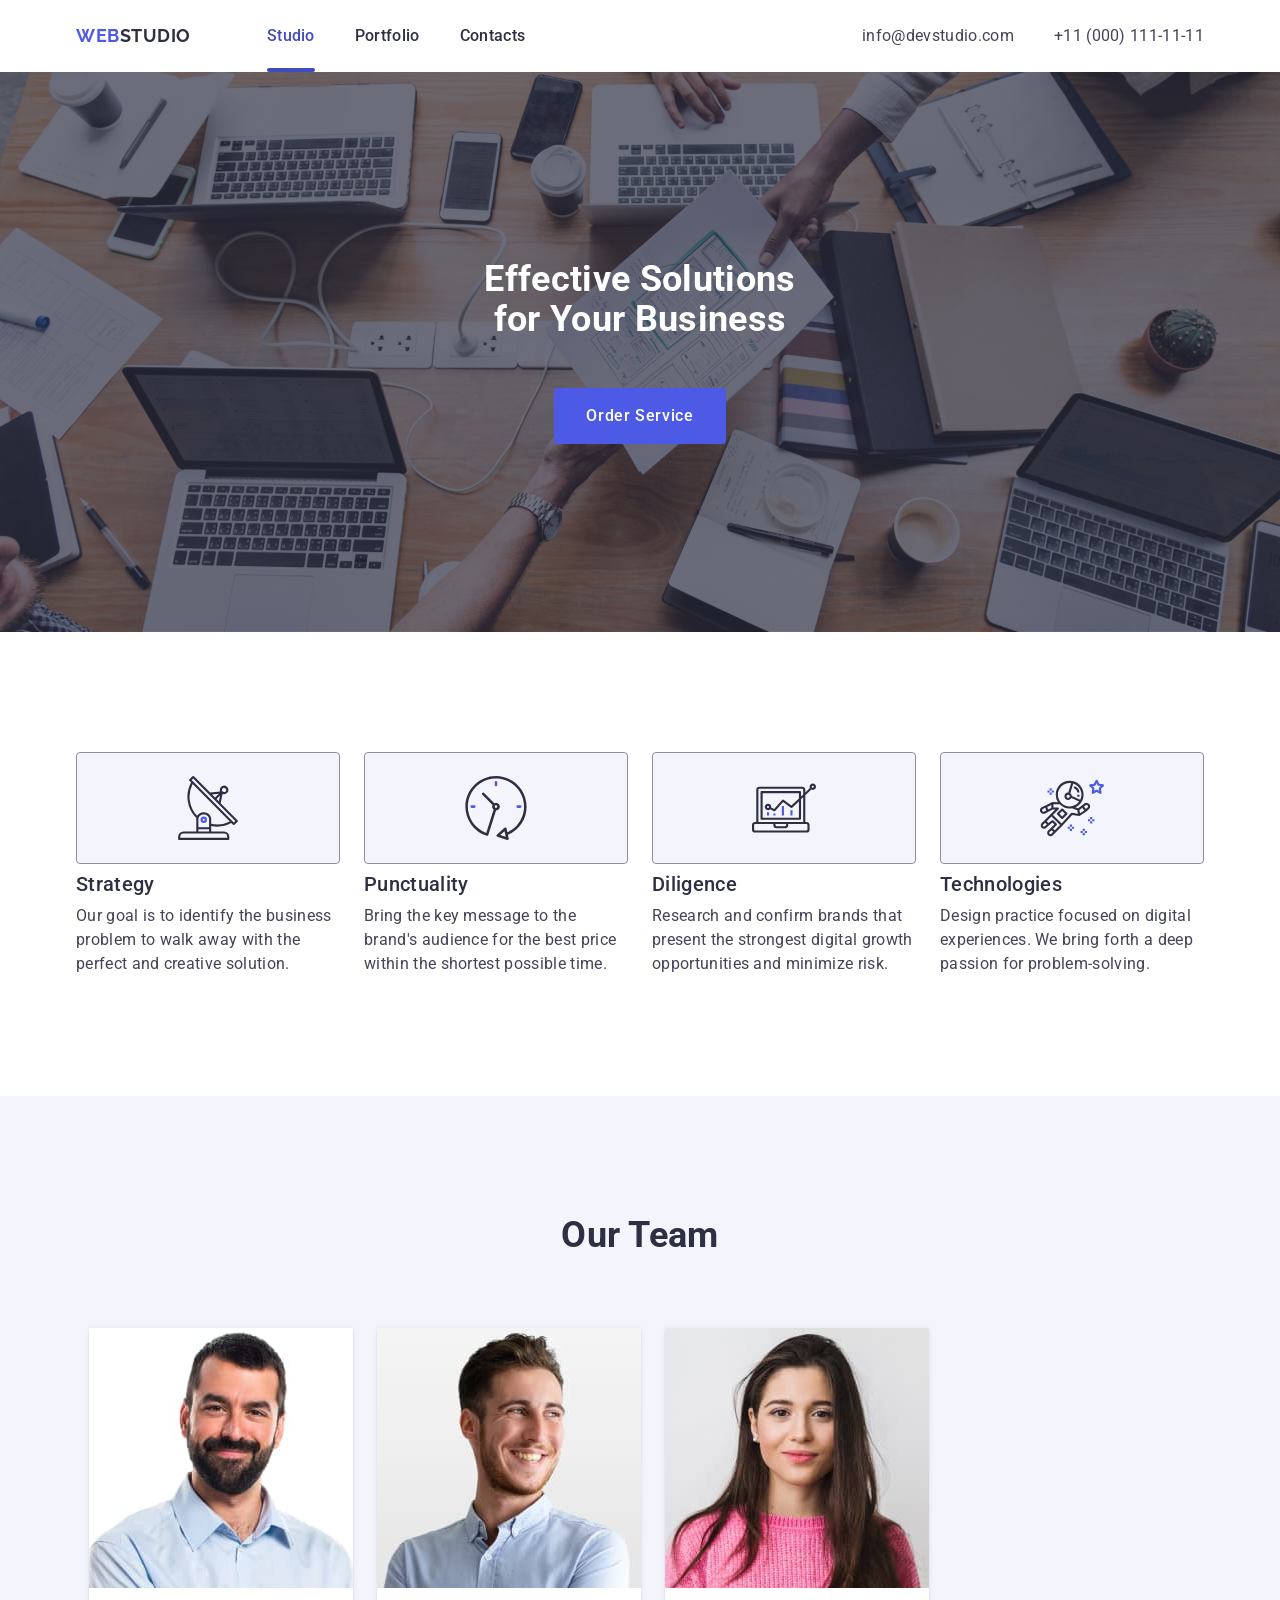
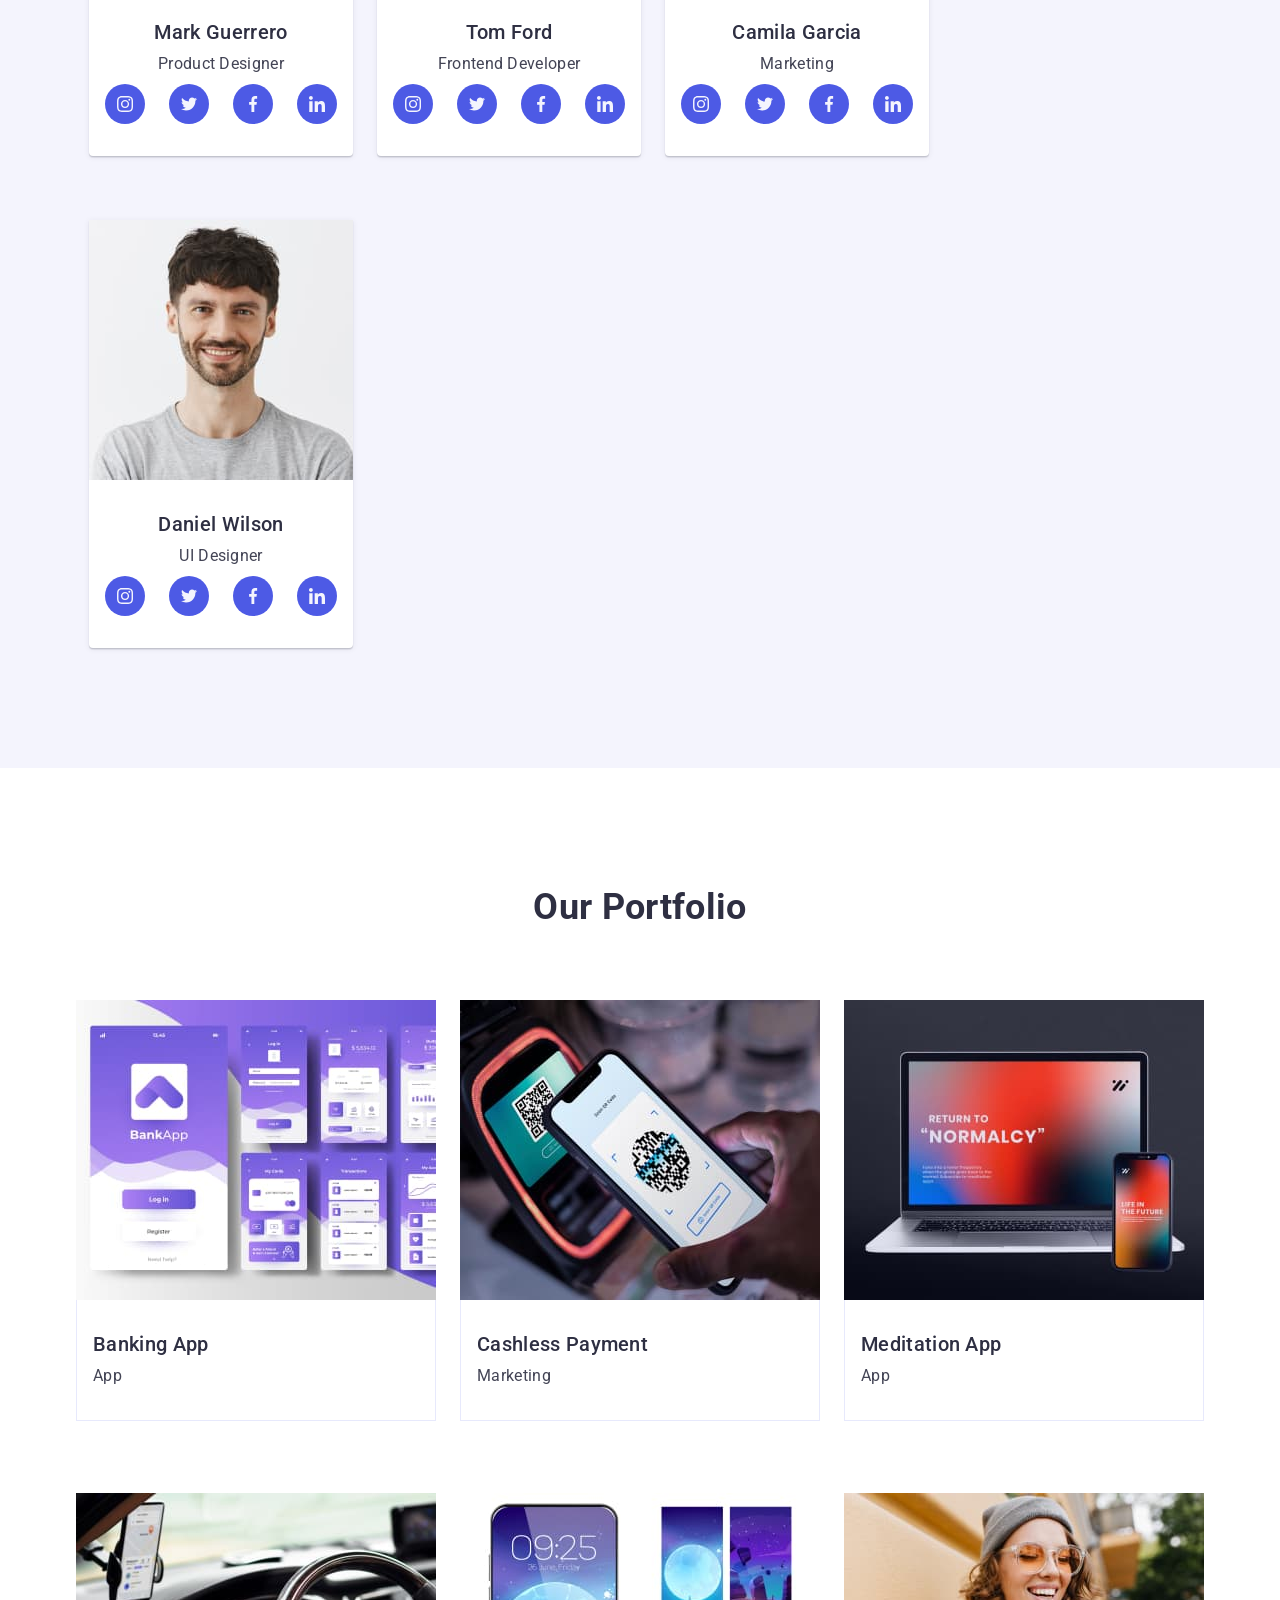
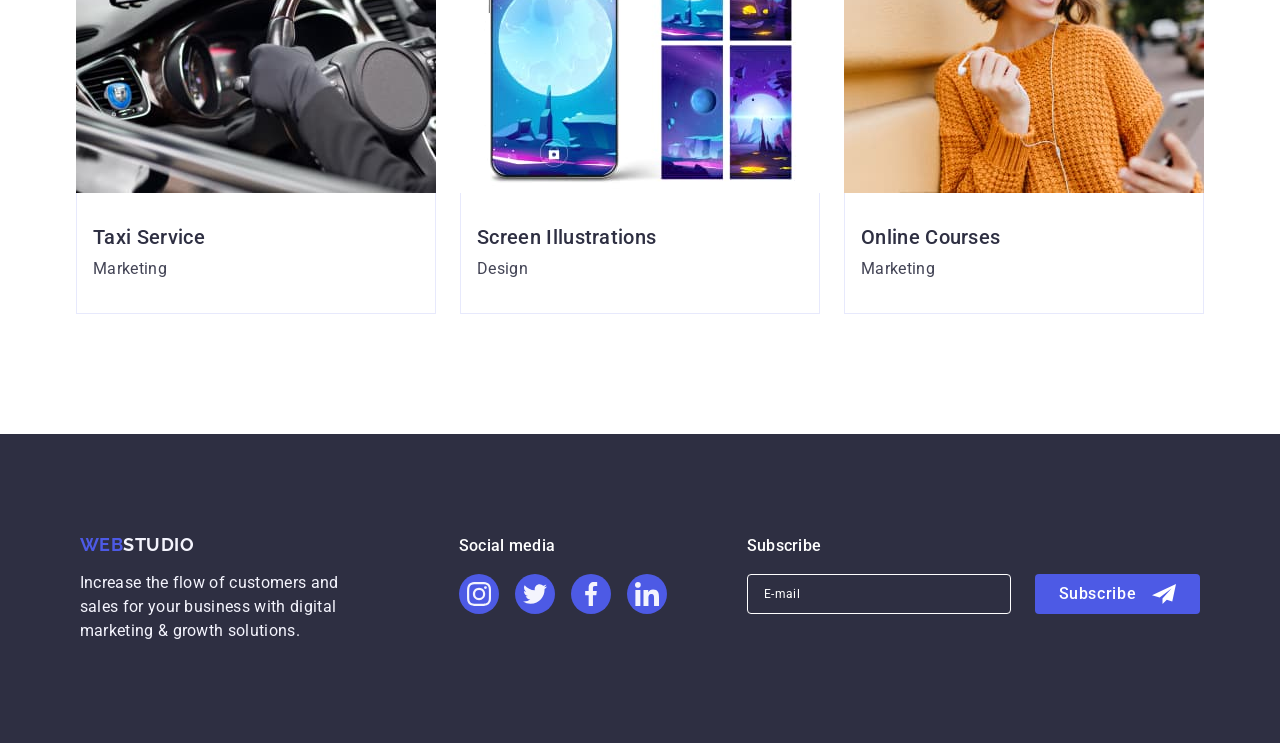
==== commit 29217b0c: "add burger icon" ====
--- a/index.html
+++ b/index.html
@@ -47,6 +47,16 @@
             </li>
           </ul>
         </address>
+
+        <button
+          class="menu-toggle js-open-menu"
+          aria-expanded="false"
+          aria-controls="mobile-menu"
+        >
+          <svg class="mobile-menu__icon" width="24" height="24">
+            <use href="images/icons.svg#icon-burger"></use>
+          </svg>
+        </button>
       </div>
     </header>
 
@@ -121,6 +131,10 @@
           <ul class="team-list">
             <li class="team-item">
               <img
+                srcset="
+                  ./images/product-designer.jpg    1x,
+                  ./images/product-designer@2x.jpg 2x
+                "
                 src="./images/product-designer.jpg"
                 alt="Man with dark hair and blue shirt"
                 width="264"
@@ -163,6 +177,10 @@
             </li>
             <li class="team-item">
               <img
+                srcset="
+                  ./images/frontend-developer.jpg    1x,
+                  ./images/frontend-developer@2x.jpg 2x
+                "
                 src="./images/frontend-developer.jpg"
                 alt="Smiling man with short brown hair and blue shirt"
                 width="264"
@@ -205,6 +223,7 @@
             </li>
             <li class="team-item">
               <img
+                srcset="./images/marketing.jpg 1x, ./images/marketing@2x.jpg 2x"
                 src="./images/marketing.jpg"
                 alt="Woman with long brown hair and pink jumper"
                 width="264"
@@ -247,6 +266,10 @@
             </li>
             <li class="team-item">
               <img
+                srcset="
+                  ./images/ui-designer.jpg    1x,
+                  ./images/ui-designer@2x.jpg 2x
+                "
                 src="./images/ui-designer.jpg"
                 alt="Man with short hair and gray shirt"
                 width="264"
@@ -297,6 +320,7 @@
             <li class="portfolio-item">
               <div class="portfolio-box">
                 <img
+                  srcset="./images/banking.jpg 1x, ./images/banking@2x.jpg 2x"
                   src="./images/banking.jpg"
                   alt="Portfolio bank app"
                   width="360"
@@ -318,6 +342,10 @@
             <li class="portfolio-item">
               <div class="portfolio-box">
                 <img
+                  srcset="
+                    ./images/cashless-payment.jpg    1x,
+                    ./images/cashless-payment@2x.jpg 2x
+                  "
                   src="./images/cashless-payment.jpg"
                   alt="Portfolio payment"
                   width="360"
@@ -339,6 +367,10 @@
             <li class="portfolio-item">
               <div class="portfolio-box">
                 <img
+                  srcset="
+                    ./images/meditation-app.jpg    1x,
+                    ./images/meditation-app@2x.jpg 2x
+                  "
                   src="./images/meditation-app.jpg"
                   alt="Portfolio meditation app"
                   width="360"
@@ -360,6 +392,10 @@
             <li class="portfolio-item">
               <div class="portfolio-box">
                 <img
+                  srcset="
+                    ./images/taxi-service.jpg    1x,
+                    ./images/taxi-service@2x.jpg 2x
+                  "
                   src="./images/taxi-service.jpg"
                   alt="Portfolio taxi service"
                   width="360"
@@ -381,6 +417,10 @@
             <li class="portfolio-item">
               <div class="portfolio-box">
                 <img
+                  srcset="
+                    ./images/screen-illustrations.jpg    1x,
+                    ./images/screen-illustrations@2x.jpg 2x
+                  "
                   src="./images/screen-illustrations.jpg"
                   alt="Portfolio screen illustrations"
                   width="360"
@@ -402,6 +442,10 @@
             <li class="portfolio-item">
               <div class="portfolio-box">
                 <img
+                  srcset="
+                    ./images/online-courses.jpg    1x,
+                    ./images/online-courses@2x.jpg 2x
+                  "
                   src="./images/online-courses.jpg"
                   alt="Portfolio online courses"
                   width="360"
@@ -562,7 +606,7 @@
             <svg width="16" height="16">
               <use href="./images/icons.svg#icon-checkbox"></use>
             </svg>
-            <span>
+            <span class="modal-privacy-text">
               I accept the terms and conditions of the
               <a class="modal-privacy-link" href="#">Privacy Policy</a>
             </span>
@@ -573,5 +617,6 @@
     </div>
 
     <script src="./js/modal.js"></script>
+    <script src="./js/mobile-menu.js"></script>
   </body>
 </html>
--- a/styles/styles.css
+++ b/styles/styles.css
@@ -20,7 +20,7 @@
 }
 
 body {
-  font-family: "Roboto", sans-serif;
+  font-family: 'Roboto', sans-serif;
   color: var(--text-color);
   background-color: var(--white-color);
   letter-spacing: 0.02em;
@@ -44,9 +44,9 @@
 }
 
 .container {
-  max-width: 1158px;
+  max-width: 320px;
   margin: 0 auto;
-  padding: 0 15px;
+  padding: 0 16px;
 }
 
 /* ------ HEADER ------- */
@@ -58,7 +58,7 @@
 }
 
 .logo {
-  font-family: "Raleway", sans-serif;
+  font-family: 'Raleway', sans-serif;
   font-size: 18px;
   font-weight: 700;
   color: var(--primary-brand-color);
@@ -67,13 +67,12 @@
   text-transform: uppercase;
 }
 
+.page-header .logo {
+  padding: 16px 0;
+}
+
 .logo-dark {
   color: var(--dark-color);
-}
-
-.navigation {
-  flex-grow: 1;
-  margin-left: 76px;
 }
 
 .menu,
@@ -107,7 +106,7 @@
 
 .menu-link.active::after {
   display: block;
-  content: "";
+  content: '';
   height: 4px;
   background-color: var(--pressed-state-color);
   border-radius: 2px;
@@ -140,6 +139,16 @@
   background-size: auto auto;
 }
 
+@media (min-resolution: 192dpi) {
+  .hero {
+    background-image: linear-gradient(
+        rgba(46, 47, 66, 0.7),
+        rgba(46, 47, 66, 0.7)
+      ),
+      url(../images/people-office@2x.jpg);
+  }
+}
+
 .hero .container {
   padding-top: 68px;
   padding-bottom: 68px;
@@ -147,8 +156,8 @@
 
 .hero-title {
   font-weight: 700;
-  font-size: 56px;
-  line-height: 1.07;
+  font-size: 36px;
+  line-height: 1.11;
   text-align: center;
   color: var(--white-color);
   margin-bottom: 48px;
@@ -178,16 +187,15 @@
 }
 
 .features-list,
-.team-list,
-.portfolio-list {
+.team-list {
   display: flex;
   flex-wrap: wrap;
-  gap: 24px;
+  gap: 72px;
 }
 
 .features-item,
 .team-item {
-  flex-basis: calc((100% - 72px) / 4);
+  flex-basis: 100%;
 }
 
 .features-item {
@@ -197,9 +205,10 @@
 }
 
 .features-item-title {
-  font-weight: 500;
-  font-size: 20px;
-  line-height: 1.2;
+  font-weight: 700;
+  font-size: 36px;
+  text-align: center;
+  line-height: 1.1;
   color: var(--dark-color);
 }
 
@@ -211,13 +220,14 @@
 .features-icons {
   width: 264px;
   height: 112px;
-  display: flex;
+  display: none;
   justify-content: center;
   align-items: center;
   background-color: var(--light-color);
   border: 1px solid var(--subtle-text-color);
   border-radius: var(--border-radius);
 }
+
 .team {
   background-color: var(--light-color);
 }
@@ -231,6 +241,10 @@
   margin-bottom: 72px;
 }
 
+.team .container {
+  padding: 0 28px;
+}
+
 .team-item {
   background-color: var(--white-color);
   border-bottom-right-radius: 4px;
@@ -254,8 +268,14 @@
   border-color: var(--accent-color);
 }
 
+.portfolio-list {
+  display: flex;
+  flex-wrap: wrap;
+  gap: 48px;
+}
+
 .portfolio-item {
-  flex-basis: calc((100% - 48px) / 3);
+  flex-basis: 100%;
 }
 
 .portfolio-item:hover,
@@ -365,43 +385,42 @@
 
 .page-footer .container {
   display: flex;
-}
-
-.footer-column {
+  flex-wrap: wrap;
+  gap: 72px;
+  justify-content: center;
+}
+
+.footer-column .logo {
+  display: flex;
+  justify-content: center;
+  margin-bottom: 16px;
+}
+
+.logo-light {
+  color: var(--light-color);
+}
+
+.footer-text {
+  font-size: 16px;
+  line-height: 1.5;
+  color: var(--light-color);
+}
+
+.footer-title {
+  text-align: center;
+  font-weight: 500;
+  font-size: 16px;
+  line-height: 1.5;
+  color: var(--white-color);
+  margin-bottom: 16px;
+}
+
+.subscribe {
   display: flex;
   flex-direction: column;
   gap: 16px;
 }
 
-.logo-light {
-  color: var(--light-color);
-}
-
-.footer-text {
-  font-size: 16px;
-  line-height: 1.5;
-  color: var(--light-color);
-}
-
-.footer-column:nth-child(2) {
-  margin-left: 120px;
-}
-
-.footer-column:nth-child(3) {
-  margin-left: 80px;
-}
-
-.footer-title {
-  font-weight: 500;
-  font-size: 16px;
-  line-height: 1.5;
-  color: var(--white-color);
-}
-
-.subscribe {
-  display: flex;
-  gap: 24px;
-}
 .subscribe-input {
   background-color: transparent;
   border: 1px solid var(--white-color);
@@ -437,9 +456,10 @@
   font-size: 16px;
   letter-spacing: 0.04em;
   font-weight: 500;
+  padding: 8px 24px;
   min-width: 165px;
-  min-height: 40px;
-  padding: 8px 24px;
+  height: 40px;
+  margin: 0 auto;
   cursor: pointer;
 }
 
@@ -472,11 +492,12 @@
   top: 50%;
   left: 50%;
   transform: translate(-50%, -50%);
-  width: 408px;
-  min-height: 584px;
+  width: calc(100vw - 30px);
+  max-width: 288px;
+  min-height: 623px;
   border-radius: var(--border-radius);
   background-color: var(--modal-color);
-  padding: 72px 24px 24px;
+  padding: 72px 16px 16px;
   box-shadow: 0px 1px 1px 0px rgba(0, 0, 0, 0.14),
     0px 1px 3px 0px rgba(0, 0, 0, 0.12), 0px 2px 1px 0px rgba(0, 0, 0, 0.2);
   transition: transform 250ms var(--cubic-bezier);
@@ -599,20 +620,22 @@
   margin-bottom: 16px;
   display: flex;
   align-items: center;
-  gap: 8px;
+}
+
+.modal-checkbox {
   position: relative;
-  height: 16px;
-}
-
-.modal-checkbox {
   -moz-appearance: none;
   -webkit-appearance: none;
   appearance: none;
+}
+
+.modal-checkbox::before {
   width: 16px;
   height: 16px;
   position: absolute;
-  top: 0;
+  top: -8px;
   left: 0;
+  content: '';
   background-color: var(--white-color);
   border: 1px solid var(--form-border-color);
   border-radius: 2px;
@@ -624,6 +647,11 @@
   transition: opacity 250ms var(--cubic-bezier);
 }
 
+.modal-privacy-text {
+  width: 100%;
+  margin-left: 8px;
+}
+
 .modal-privacy-link {
   text-decoration: underline;
   color: var(--primary-brand-color);
@@ -634,3 +662,178 @@
   color: var(--pressed-state-color);
   transition: color 250ms var(--cubic-bezier);
 }
+
+/* Mobile Menu */
+
+.menu-toggle {
+  outline: none;
+  background: none;
+  border: none;
+}
+
+.mobile-menu {
+  position: fixed;
+  top: 0;
+  left: 0;
+  width: 100vw;
+  height: 100vh;
+  background-color: var(--white-color);
+  z-index: 999;
+  transform: translateX(100%);
+  transition: transform 250ms ease-in-out;
+}
+
+.mobile-menu .menu-toggle {
+  position: absolute;
+  top: 16px;
+  right: 16px;
+}
+
+.mobile-menu__icon {
+  fill: #2f2f37;
+  cursor: pointer;
+  transition: fill 250ms var(--cubic-bezier);
+}
+
+.mobile-menu__icon:hover {
+  fill: var(--pressed-state-color);
+}
+
+/* TABLET */
+
+@media screen and (max-width: 767px) {
+  .navigation,
+  .contact {
+    display: none;
+  }
+}
+
+@media screen and (min-width: 768px) {
+  .menu-toggle {
+    display: none;
+  }
+
+  .navigation {
+    flex-grow: 1;
+    margin-left: 120px;
+  }
+
+  .page-header .logo {
+    padding: 24px 0;
+  }
+
+  .features-list,
+  .portfolio-list {
+    gap: 72px 24px;
+  }
+
+  .team-list {
+    gap: 64px 24px;
+  }
+
+  .features-item-title {
+    text-align: left;
+  }
+
+  .footer-title {
+    text-align: left;
+  }
+
+  .footer-column .logo {
+    justify-content: flex-start;
+  }
+
+  .subscribe {
+    flex-direction: row;
+    gap: 24px;
+  }
+
+  .modal {
+    max-width: 408px;
+    min-height: 584px;
+    padding: 72px 24px 24px;
+  }
+}
+
+@media screen and (min-width: 768px) and (max-width: 1157px) {
+  .contact {
+    flex-direction: column;
+    gap: 12px;
+  }
+
+  .contact-link {
+    font-size: 12px;
+    line-height: 1.16;
+    letter-spacing: 0.04em;
+  }
+
+  .hero-title {
+    font-size: 56px;
+    line-height: 1.07;
+  }
+
+  .features-item,
+  .team-item,
+  .portfolio-item {
+    flex-basis: calc((100% - 24px) / 2);
+  }
+
+  .container {
+    max-width: 768px;
+  }
+
+  .page-footer .container {
+    padding: 0 108px;
+    justify-content: start;
+    gap: 72px 48px;
+  }
+
+  .team .container {
+    padding: 0 108px;
+  }
+}
+
+/* DESKTOP */
+
+@media screen and (min-width: 1158px) {
+  .navigation {
+    margin-left: 76px;
+  }
+
+  .container {
+    max-width: 1158px;
+    padding: 0 15px;
+  }
+
+  .features-item,
+  .team-item {
+    flex-basis: calc((100% - 72px) / 4);
+  }
+
+  .portfolio-item {
+    flex-basis: calc((100% - 48px) / 3);
+  }
+
+  .features-icons {
+    display: flex;
+  }
+
+  .features-item-title {
+    font-weight: 500;
+    font-size: 20px;
+    line-height: 1.2;
+  }
+
+  .page-footer .container {
+    flex-wrap: nowrap;
+    gap: 0;
+  }
+
+  .footer-column:nth-child(2) {
+    margin-left: 120px;
+  }
+
+  .footer-column:nth-child(3) {
+    margin-left: 80px;
+  }
+}
